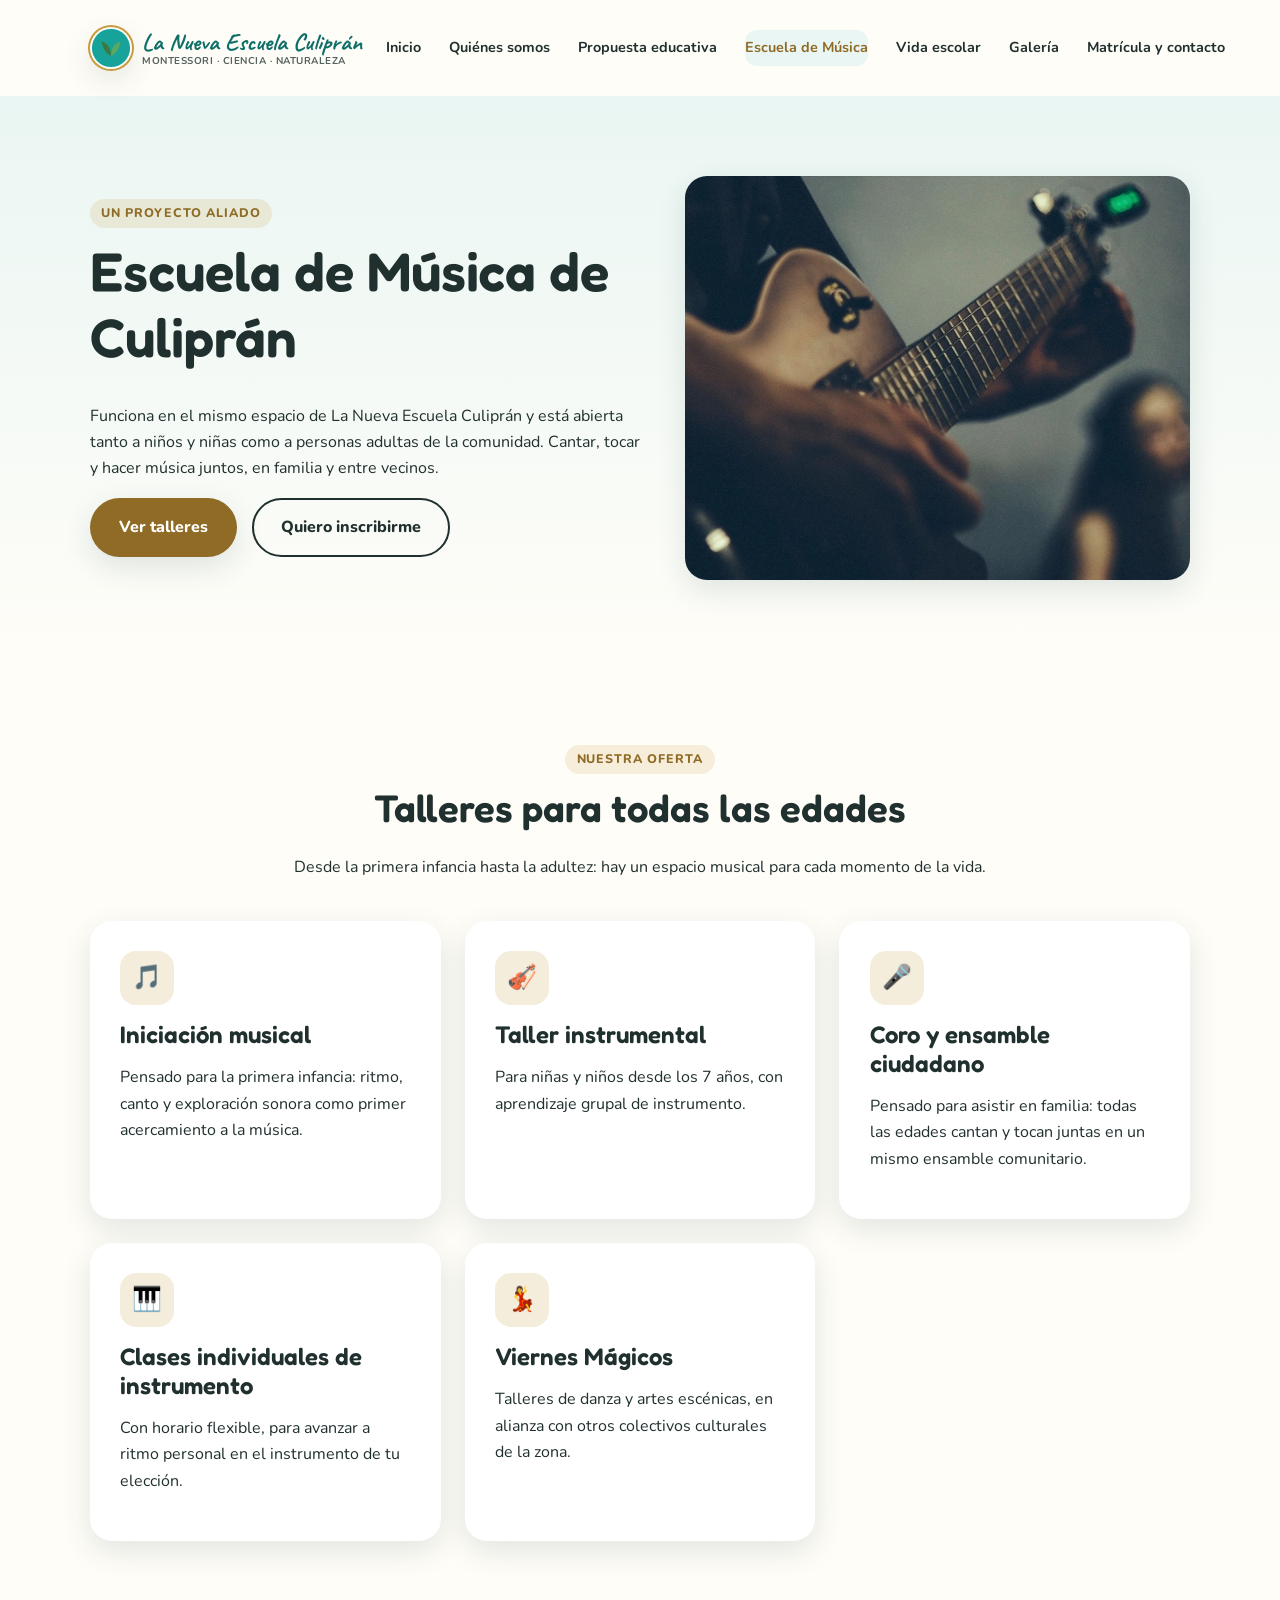
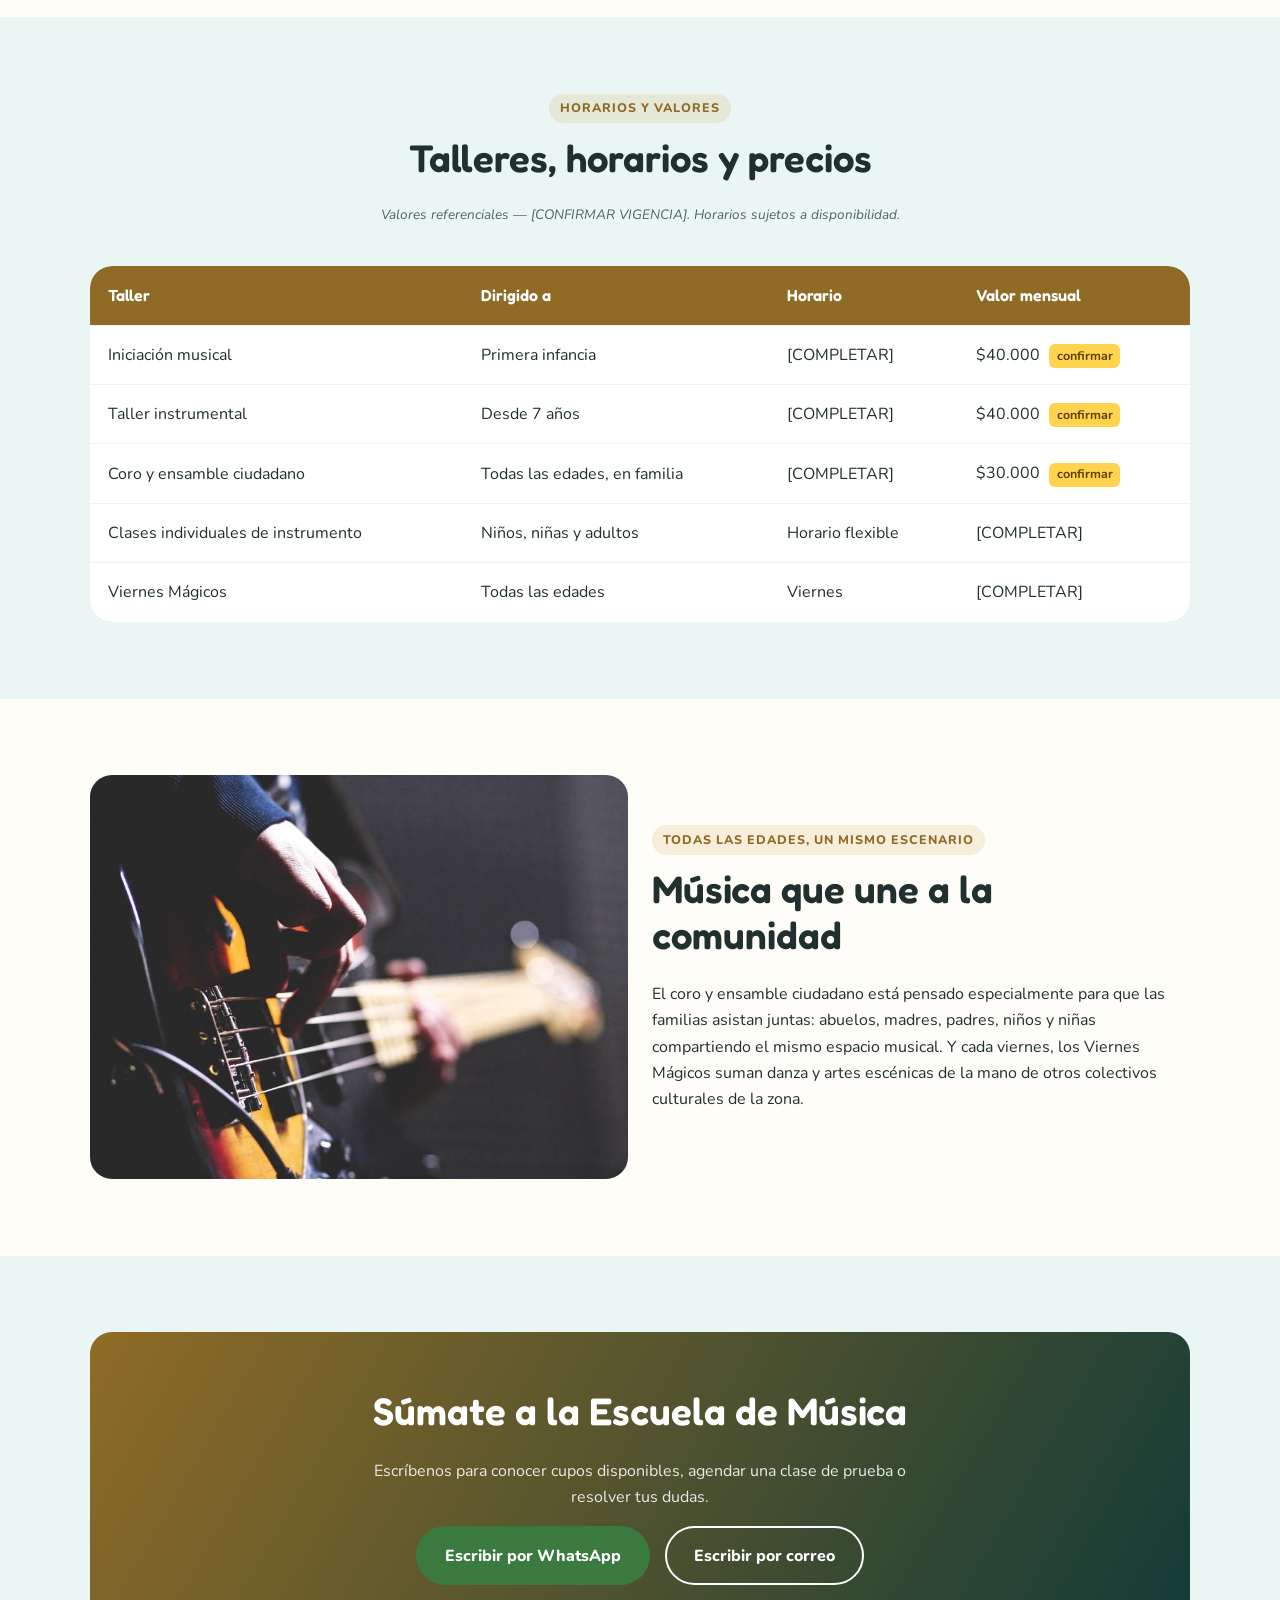
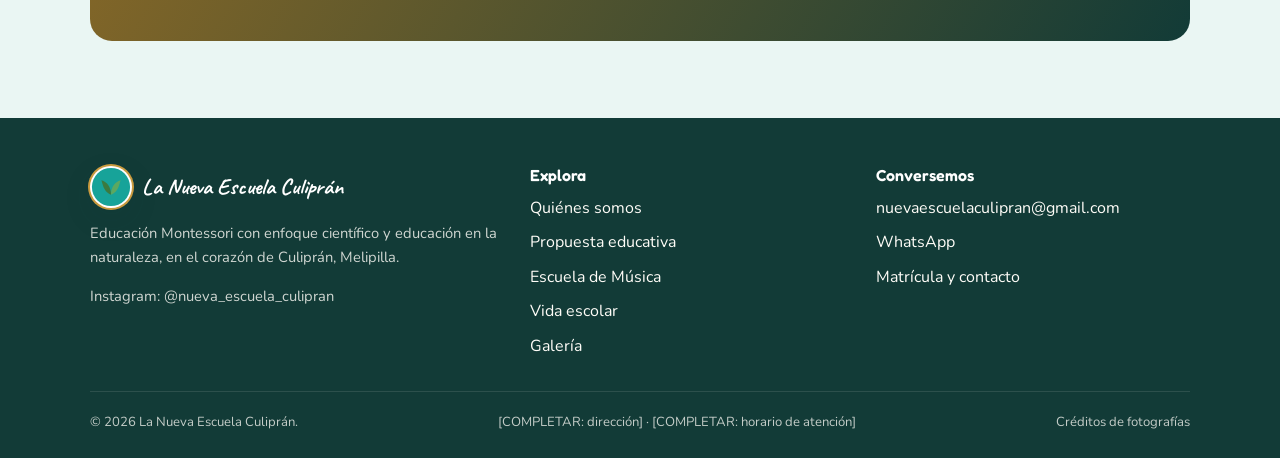
==== escuela-de-musica.html @ 4aea35f9 "Contenido oficial en Propuesta educativa, WhatsApp como contacto principal, video de Canal 13C - Pro" ====
<!DOCTYPE html>
<html lang="es-CL">
<head>
<meta charset="UTF-8">
<meta name="viewport" content="width=device-width, initial-scale=1.0">
<title>Escuela de Música de Culiprán | La Nueva Escuela Culiprán</title>
<meta name="description" content="La Escuela de Música de Culiprán ofrece talleres de iniciación musical, instrumento, coro y ensamble ciudadano para niños, niñas y adultos de la comunidad.">
<link rel="stylesheet" href="css/styles.css">
</head>
<body class="pagina-musica">

<header class="site-header">
  <div class="container nav-wrapper" style="justify-content:space-between;">
    <a href="index.html" class="brand">
      <span class="brand-mark" aria-hidden="true">
        <svg viewBox="0 0 44 44" xmlns="http://www.w3.org/2000/svg">
          <circle cx="22" cy="22" r="20" fill="var(--turquesa)"/>
          <path d="M22 30c0-8 4-13 10-15-2 8-4 13-10 15z" fill="var(--verde-hoja)"/>
          <path d="M22 30c0-8-4-13-10-15 2 8 4 13 10 15z" fill="var(--verde-hoja-fuerte)"/>
        </svg>
      </span>
      <span class="brand-text">
        <span class="brand-title">La Nueva Escuela Culiprán</span>
        <small>Montessori · Ciencia · Naturaleza</small>
      </span>
    </a>
    <button class="nav-toggle" aria-label="Abrir menú" aria-expanded="false">
      <svg viewBox="0 0 24 24" fill="none" stroke="currentColor" stroke-width="2" stroke-linecap="round"><line x1="3" y1="6" x2="21" y2="6"/><line x1="3" y1="12" x2="21" y2="12"/><line x1="3" y1="18" x2="21" y2="18"/></svg>
    </button>
    <div class="nav-scrim"></div>
    <nav class="main-nav" aria-label="Navegación principal">
      <button class="nav-close" aria-label="Cerrar menú">×</button>
      <ul>
        <li><a href="index.html">Inicio</a></li>
        <li><a href="quienes-somos.html">Quiénes somos</a></li>
        <li><a href="propuesta-educativa.html">Propuesta educativa</a></li>
        <li><a href="escuela-de-musica.html" class="active">Escuela de Música</a></li>
        <li><a href="vida-escolar.html">Vida escolar</a></li>
        <li><a href="galeria.html">Galería</a></li>
        <li><a href="matricula-contacto.html">Matrícula y contacto</a></li>
      </ul>
    </nav>
  </div>
</header>

<main>

  <section class="hero">
    <div class="container">
      <div>
        <span class="eyebrow">Un proyecto aliado</span>
        <h1>Escuela de Música de Culiprán</h1>
        <p>Funciona en el mismo espacio de La Nueva Escuela Culiprán y está abierta tanto a niños y niñas como a personas adultas de la comunidad. Cantar, tocar y hacer música juntos, en familia y entre vecinos.</p>
        <div class="btn-row">
          <a href="#talleres" class="btn btn-primary">Ver talleres</a>
          <a href="https://wa.me/56975767982?text=Hola%2C%20me%20gustar%C3%ADa%20saber%20m%C3%A1s%20sobre%20matr%C3%ADcula%20en%20La%20Nueva%20Escuela%20Culipr%C3%A1n" target="_blank" rel="noopener" class="btn btn-secondary">Quiero inscribirme</a>
        </div>
      </div>
      <img class="hero-media placeholder-img" src="assets/images/stock/musica-guitarra.jpg" alt="Manos tocando el mástil de una guitarra">
    </div>
  </section>

  <section id="talleres">
    <div class="container">
      <div class="section-intro text-center">
        <span class="eyebrow">Nuestra oferta</span>
        <h2>Talleres para todas las edades</h2>
        <p>Desde la primera infancia hasta la adultez: hay un espacio musical para cada momento de la vida.</p>
      </div>
      <div class="grid grid-3">
        <div class="card">
          <div class="icon">🎵</div>
          <h3>Iniciación musical</h3>
          <p>Pensado para la primera infancia: ritmo, canto y exploración sonora como primer acercamiento a la música.</p>
        </div>
        <div class="card">
          <div class="icon">🎻</div>
          <h3>Taller instrumental</h3>
          <p>Para niñas y niños desde los 7 años, con aprendizaje grupal de instrumento.</p>
        </div>
        <div class="card">
          <div class="icon">🎤</div>
          <h3>Coro y ensamble ciudadano</h3>
          <p>Pensado para asistir en familia: todas las edades cantan y tocan juntas en un mismo ensamble comunitario.</p>
        </div>
        <div class="card">
          <div class="icon">🎹</div>
          <h3>Clases individuales de instrumento</h3>
          <p>Con horario flexible, para avanzar a ritmo personal en el instrumento de tu elección.</p>
        </div>
        <div class="card">
          <div class="icon">💃</div>
          <h3>Viernes Mágicos</h3>
          <p>Talleres de danza y artes escénicas, en alianza con otros colectivos culturales de la zona.</p>
        </div>
      </div>
    </div>
  </section>

  <section class="section-alt">
    <div class="container">
      <div class="section-intro text-center">
        <span class="eyebrow">Horarios y valores</span>
        <h2>Talleres, horarios y precios</h2>
        <p class="price-note">Valores referenciales — [CONFIRMAR VIGENCIA]. Horarios sujetos a disponibilidad.</p>
      </div>
      <div class="table-scroll">
        <table class="price-table">
          <thead>
            <tr>
              <th>Taller</th>
              <th>Dirigido a</th>
              <th>Horario</th>
              <th>Valor mensual</th>
            </tr>
          </thead>
          <tbody>
            <tr>
              <td>Iniciación musical</td>
              <td>Primera infancia</td>
              <td>[COMPLETAR]</td>
              <td>$40.000 <span class="placeholder-tag">confirmar</span></td>
            </tr>
            <tr>
              <td>Taller instrumental</td>
              <td>Desde 7 años</td>
              <td>[COMPLETAR]</td>
              <td>$40.000 <span class="placeholder-tag">confirmar</span></td>
            </tr>
            <tr>
              <td>Coro y ensamble ciudadano</td>
              <td>Todas las edades, en familia</td>
              <td>[COMPLETAR]</td>
              <td>$30.000 <span class="placeholder-tag">confirmar</span></td>
            </tr>
            <tr>
              <td>Clases individuales de instrumento</td>
              <td>Niños, niñas y adultos</td>
              <td>Horario flexible</td>
              <td>[COMPLETAR]</td>
            </tr>
            <tr>
              <td>Viernes Mágicos</td>
              <td>Todas las edades</td>
              <td>Viernes</td>
              <td>[COMPLETAR]</td>
            </tr>
          </tbody>
        </table>
      </div>
    </div>
  </section>

  <section>
    <div class="container">
      <div class="grid grid-2" style="align-items:center;">
        <img class="placeholder-img" src="assets/images/stock/musica-bajo.jpg" alt="Manos tocando las cuerdas de un bajo eléctrico">
        <div>
          <span class="eyebrow">Todas las edades, un mismo escenario</span>
          <h2>Música que une a la comunidad</h2>
          <p>El coro y ensamble ciudadano está pensado especialmente para que las familias asistan juntas: abuelos, madres, padres, niños y niñas compartiendo el mismo espacio musical. Y cada viernes, los Viernes Mágicos suman danza y artes escénicas de la mano de otros colectivos culturales de la zona.</p>
        </div>
      </div>
    </div>
  </section>

  <section class="section-alt">
    <div class="container">
      <div class="cta-band" style="background: linear-gradient(120deg, var(--dorado-fuerte), var(--tinta));">
        <h2>Súmate a la Escuela de Música</h2>
        <p>Escríbenos para conocer cupos disponibles, agendar una clase de prueba o resolver tus dudas.</p>
        <div class="btn-row">
          <a href="https://wa.me/56975767982?text=Hola%2C%20me%20gustar%C3%ADa%20saber%20m%C3%A1s%20sobre%20matr%C3%ADcula%20en%20La%20Nueva%20Escuela%20Culipr%C3%A1n" target="_blank" rel="noopener" class="btn btn-whatsapp">Escribir por WhatsApp</a>
          <a href="mailto:nuevaescuelaculipran@gmail.com?subject=Inscripción%20Escuela%20de%20Música" class="btn btn-secondary" style="border-color:var(--blanco); color:var(--blanco);">Escribir por correo</a>
        </div>
      </div>
    </div>
  </section>

</main>

<footer class="site-footer">
  <div class="container">
    <div class="footer-grid">
      <div>
        <div class="footer-brand">
          <span class="brand-mark" aria-hidden="true">
            <svg viewBox="0 0 44 44" xmlns="http://www.w3.org/2000/svg">
          <circle cx="22" cy="22" r="20" fill="var(--turquesa)"/>
          <path d="M22 30c0-8 4-13 10-15-2 8-4 13-10 15z" fill="var(--verde-hoja)"/>
          <path d="M22 30c0-8-4-13-10-15 2 8 4 13 10 15z" fill="var(--verde-hoja-fuerte)"/>
        </svg>
          </span>
          <span class="brand-title">La Nueva Escuela Culiprán</span>
        </div>
        <p class="footer-note">Educación Montessori con enfoque científico y educación en la naturaleza, en el corazón de Culiprán, Melipilla.</p>
        <p class="footer-note">Instagram: <a href="https://instagram.com/nueva_escuela_culipran" target="_blank" rel="noopener">@nueva_escuela_culipran</a></p>
      </div>
      <div>
        <h4>Explora</h4>
        <ul>
          <li><a href="quienes-somos.html">Quiénes somos</a></li>
          <li><a href="propuesta-educativa.html">Propuesta educativa</a></li>
          <li><a href="escuela-de-musica.html">Escuela de Música</a></li>
          <li><a href="vida-escolar.html">Vida escolar</a></li>
          <li><a href="galeria.html">Galería</a></li>
        </ul>
      </div>
      <div>
        <h4>Conversemos</h4>
        <ul>
          <li><a href="mailto:nuevaescuelaculipran@gmail.com">nuevaescuelaculipran@gmail.com</a></li>
          <li><a href="https://wa.me/56975767982?text=Hola%2C%20me%20gustar%C3%ADa%20saber%20m%C3%A1s%20sobre%20matr%C3%ADcula%20en%20La%20Nueva%20Escuela%20Culipr%C3%A1n" target="_blank" rel="noopener">WhatsApp</a></li>
          <li><a href="matricula-contacto.html">Matrícula y contacto</a></li>
        </ul>
      </div>
    </div>
    <div class="footer-bottom">
      <span>&copy; 2026 La Nueva Escuela Culiprán.</span>
      <span>[COMPLETAR: dirección] · [COMPLETAR: horario de atención]</span>
      <a href="galeria.html#creditos">Créditos de fotografías</a>
    </div>
  </div>
</footer>

<script src="js/main.js"></script>
</body>
</html>
---- css/styles.css ----
/* ==========================================================================
   La Nueva Escuela Culiprán — hoja de estilos compartida
   Paleta inspirada en el afiche/logo real: turquesa, dorado, coral,
   amarillo sol, verde hoja y rosa, sobre fondo crema. Mobile-first.
   ========================================================================== */

@import url('https://fonts.googleapis.com/css2?family=Caveat:wght@500;600;700&family=Fredoka:wght@400;500;600;700&family=Nunito:wght@400;600;700;800&display=swap');

:root{
  /* paleta de marca (extraída del afiche) */
  --turquesa: #17A399;
  --turquesa-fuerte: #0E6F68;   /* variante segura para texto/botones sobre fondo claro */
  --turquesa-profundo: #0B5F59; /* hover */
  --dorado: #C99A3E;
  --dorado-fuerte: #8F6B26;
  --dorado-profundo: #6E501C;
  --coral: #EF7B45;
  --coral-fuerte: #B8511F;
  --verde-hoja: #5CA860;
  --verde-hoja-fuerte: #3B7A3F;
  --amarillo: #FFD34D;   /* solo fondos/acentos puntuales — nunca texto sobre fondo claro */
  --rosa: #F2A0C4;       /* solo fondos/acentos puntuales */

  --crema: #FFFDF8;
  --crema-suave: #EAF6F3;
  --blanco: #FFFFFF;
  --tinta: #123B37;      /* fondo oscuro (footer, franjas cta) */
  --texto: #20302E;
  --texto-suave: #52625F;

  /* acento activo (se sobreescribe en la página de música) */
  --acento: var(--turquesa-fuerte);
  --acento-claro: var(--turquesa);
  --acento-hover: var(--turquesa-profundo);

  --fuente-script: 'Caveat', cursive;
  --fuente-titulo: 'Fredoka', 'Nunito', sans-serif;
  --fuente-texto: 'Nunito', -apple-system, BlinkMacSystemFont, sans-serif;

  --radio: 22px;
  --radio-chico: 12px;
  --sombra: 0 10px 30px rgba(18, 59, 55, 0.12);
}

*, *::before, *::after{ box-sizing: border-box; }

html{ scroll-behavior: smooth; }

body{
  margin: 0;
  font-family: var(--fuente-texto);
  color: var(--texto);
  background: var(--crema);
  line-height: 1.65;
  -webkit-font-smoothing: antialiased;
}

img{ max-width: 100%; display: block; }

a{ color: inherit; }

h1, h2, h3, h4{
  font-family: var(--fuente-titulo);
  font-weight: 600;
  line-height: 1.2;
  margin: 0 0 0.6em;
  color: var(--texto);
}

h1{ font-size: clamp(2rem, 6vw, 3.4rem); }
h2{ font-size: clamp(1.6rem, 4.5vw, 2.4rem); }
h3{ font-size: clamp(1.2rem, 3vw, 1.5rem); }

p{ margin: 0 0 1em; }

.container{
  width: 100%;
  max-width: 1140px;
  margin: 0 auto;
  padding: 0 1.25rem;
}

.eyebrow{
  display: inline-block;
  font-family: var(--fuente-texto);
  font-weight: 800;
  letter-spacing: 0.08em;
  text-transform: uppercase;
  font-size: 0.78rem;
  color: var(--acento);
  background: color-mix(in srgb, var(--acento-claro) 16%, transparent);
  padding: 0.35em 0.9em;
  border-radius: 999px;
  margin-bottom: 0.9em;
}

.text-center{ text-align: center; }
.section-intro{ max-width: 700px; margin: 0 auto 2.5rem; }
.section-intro.text-left{ margin-left: 0; }

section{ padding: clamp(2.5rem, 6vw, 5rem) 0; }
.section-alt{ background: var(--crema-suave); }
.section-cafe{
  background: var(--tinta);
  color: var(--crema);
}
.section-cafe h2, .section-cafe h3{ color: var(--blanco); }

/* ---------- divisor decorativo (uso puntual, no como fondo) ---------- */
.divider{
  display: flex;
  align-items: center;
  justify-content: center;
  gap: 0.9rem;
  margin: 0 auto 2.5rem;
  max-width: 320px;
}
.divider::before, .divider::after{
  content: "";
  height: 2px;
  flex: 1;
  background: linear-gradient(90deg, transparent, currentColor);
  opacity: 0.35;
}
.divider::after{ background: linear-gradient(90deg, currentColor, transparent); }
.divider span{
  font-size: 1.3rem;
  line-height: 1;
  flex-shrink: 0;
}

/* ---------- botones ---------- */
.btn{
  display: inline-flex;
  align-items: center;
  justify-content: center;
  gap: 0.5em;
  font-family: var(--fuente-texto);
  font-weight: 800;
  font-size: 1rem;
  text-decoration: none;
  padding: 0.9em 1.7em;
  border-radius: 999px;
  border: 2px solid transparent;
  cursor: pointer;
  transition: transform 0.15s ease, box-shadow 0.15s ease, background 0.15s ease;
}
.btn:hover{ transform: translateY(-2px); }

.btn-primary{
  background: var(--acento);
  color: var(--blanco);
  box-shadow: var(--sombra);
}
.btn-primary:hover{ background: var(--acento-hover); }

.btn-secondary{
  background: transparent;
  border-color: currentColor;
  color: var(--texto);
}
.btn-secondary:hover{ background: rgba(18,59,55,0.06); }

.btn-light{
  background: var(--blanco);
  color: var(--texto);
}

.btn-whatsapp{
  background: var(--verde-hoja-fuerte);
  color: var(--blanco);
}
.btn-whatsapp:hover{ background: #2c5e2f; }

.btn-row{
  display: flex;
  flex-wrap: wrap;
  gap: 0.9rem;
}

/* ---------- header ----------
   Una sola fila: logo a la izquierda, nav a la derecha. Sin backdrop-filter:
   esa propiedad convierte a .site-header en el "contenedor" de referencia
   para los descendientes con position:fixed (como .main-nav), lo que rompía
   el menú móvil y lo hacía aparecer apilado en vez de oculto. */
.site-header{
  position: sticky;
  top: 0;
  z-index: 100;
  background: var(--crema);
}

.site-header .container{
  display: flex;
  align-items: center;
  justify-content: space-between;
  gap: 1.5rem;
  height: 96px;
}

.brand{
  display: flex;
  align-items: center;
  gap: 0.65rem;
  text-decoration: none;
  color: var(--texto);
  flex-shrink: 0;
}
.brand-mark{
  width: 42px;
  height: 42px;
  border-radius: 50%;
  flex-shrink: 0;
  display: flex;
  align-items: center;
  justify-content: center;
  background: var(--blanco);
  box-shadow: 0 0 0 2px var(--dorado), var(--sombra);
}
.brand-mark svg{ width: 100%; height: 100%; display: block; }

.brand-text{
  display: flex;
  flex-direction: column;
  justify-content: center;
  line-height: 1.15;
}
.brand-title{
  font-family: var(--fuente-script);
  font-weight: 700;
  font-size: 1.5rem;
  color: var(--turquesa-fuerte);
  white-space: nowrap;
}
.brand-text small{
  font-family: var(--fuente-texto);
  font-weight: 700;
  font-size: 0.62rem;
  letter-spacing: 0.05em;
  text-transform: uppercase;
  color: var(--texto-suave);
  white-space: nowrap;
}

.nav-toggle{
  display: inline-flex;
  align-items: center;
  justify-content: center;
  width: 44px;
  height: 44px;
  border-radius: 12px;
  border: 2px solid var(--texto);
  background: transparent;
  cursor: pointer;
  flex-shrink: 0;
}
.nav-toggle svg{ width: 22px; height: 22px; }

.main-nav{
  position: fixed;
  inset: 0 0 0 auto;
  width: min(82vw, 340px);
  height: 100vh;
  background: var(--blanco);
  box-shadow: -12px 0 30px rgba(18,59,55,0.15);
  padding: 5.5rem 1.75rem 2rem;
  transform: translateX(100%);
  transition: transform 0.28s ease;
  z-index: 99;
  overflow-y: auto;
  display: flex;
  flex-direction: column;
}
.main-nav.is-open{ transform: translateX(0); }

.nav-scrim{
  position: fixed;
  inset: 0;
  background: rgba(18,59,55,0.35);
  opacity: 0;
  pointer-events: none;
  transition: opacity 0.28s ease;
  z-index: 98;
}
.nav-scrim.is-open{ opacity: 1; pointer-events: auto; }

.main-nav ul{
  list-style: none;
  margin: 0;
  padding: 0;
  display: flex;
  flex-direction: column;
  gap: 0.3rem;
}
.main-nav a{
  display: block;
  text-decoration: none;
  font-weight: 700;
  font-size: 1.08rem;
  padding: 0.75em 0.5em;
  border-radius: var(--radio-chico);
  color: var(--texto);
  white-space: nowrap;
}
.main-nav a:hover, .main-nav a.active{
  background: var(--crema-suave);
  color: var(--acento);
}
.nav-close{
  position: absolute;
  top: 1.1rem;
  right: 1.25rem;
  width: 40px;
  height: 40px;
  border-radius: 50%;
  border: 2px solid var(--texto);
  background: transparent;
  font-size: 1.3rem;
  cursor: pointer;
  line-height: 1;
}

/* Desde acá el header es UNA fila: logo | nav, sin hamburguesa ni drawer.
   1240px es el mínimo real (medido con las fuentes reales: logo en Caveat +
   7 links en Nunito con 28px de gap) para que nada se corte en dos líneas. */
@media (min-width: 1240px){
  .nav-toggle, .nav-close, .nav-scrim{ display: none; }

  .main-nav{
    position: static;
    width: auto;
    height: auto;
    box-shadow: none;
    background: transparent;
    padding: 0;
    transform: none;
    overflow: visible;
    display: block;
  }
  .main-nav ul{
    display: flex;
    flex-direction: row;
    align-items: center;
    gap: 28px;
  }
  .main-nav a{
    font-size: 0.9rem;
    padding: 0.4em 0;
  }
}

/* ---------- hero ---------- */
.hero{
  padding: clamp(2.5rem, 8vw, 5rem) 0 clamp(3rem, 8vw, 5.5rem);
  background: linear-gradient(180deg, var(--crema-suave), var(--crema));
}
.hero .container{
  display: grid;
  gap: 2.5rem;
  align-items: center;
}
@media (min-width: 900px){
  .hero .container{ grid-template-columns: 1.1fr 1fr; }
}
.hero-media{
  border-radius: var(--radio);
  overflow: hidden;
  box-shadow: var(--sombra);
}

.placeholder-img{
  width: 100%;
  aspect-ratio: 4 / 3;
  border-radius: var(--radio);
  object-fit: cover;
  background: var(--crema-suave);
}

.hero-media.placeholder-img{ aspect-ratio: 5/4; box-shadow: var(--sombra); }

/* ---------- tarjetas / grillas ---------- */
.grid{ display: grid; gap: 1.5rem; }
.grid-2{ grid-template-columns: 1fr; }
.grid-3{ grid-template-columns: 1fr; }
.grid-4{ grid-template-columns: 1fr; }
@media (min-width: 640px){
  .grid-2{ grid-template-columns: 1fr 1fr; }
  .grid-4{ grid-template-columns: 1fr 1fr; }
}
@media (min-width: 900px){
  .grid-3{ grid-template-columns: repeat(3, 1fr); }
  .grid-4{ grid-template-columns: repeat(4, 1fr); }
}

.card{
  background: var(--blanco);
  border-radius: var(--radio);
  padding: 1.9rem;
  box-shadow: var(--sombra);
}
.card .icon{
  width: 54px;
  height: 54px;
  border-radius: 16px;
  display: flex;
  align-items: center;
  justify-content: center;
  font-size: 1.5rem;
  background: color-mix(in srgb, var(--acento-claro) 18%, transparent);
  margin-bottom: 1rem;
}
.card-img{
  width: 100%;
  aspect-ratio: 3 / 2;
  object-fit: cover;
  border-radius: var(--radio-chico);
  margin-bottom: 1rem;
}

.card-soft{
  background: var(--crema-suave);
  border-radius: var(--radio);
  padding: 1.9rem;
}

/* ---------- CTA final ---------- */
.cta-band{
  background: linear-gradient(120deg, var(--turquesa-fuerte), var(--tinta));
  color: var(--blanco);
  border-radius: var(--radio);
  padding: clamp(2rem, 6vw, 3.5rem);
  text-align: center;
}
.cta-band h2{ color: var(--blanco); }
.cta-band p{ color: rgba(255,255,255,0.88); max-width: 560px; margin-left: auto; margin-right: auto; }
.cta-band .btn-row{ justify-content: center; }

/* ---------- listas de valores ---------- */
.values-list{
  list-style: none;
  margin: 0;
  padding: 0;
  display: grid;
  gap: 1rem;
}
.values-list li{
  display: flex;
  gap: 0.9rem;
  align-items: flex-start;
  background: var(--blanco);
  border-radius: var(--radio-chico);
  padding: 1rem 1.2rem;
  box-shadow: var(--sombra);
}
.values-list .bullet{
  flex-shrink: 0;
  width: 34px;
  height: 34px;
  border-radius: 50%;
  background: var(--acento);
  color: var(--blanco);
  display: flex;
  align-items: center;
  justify-content: center;
  font-weight: 800;
}

/* ---------- timeline (vida escolar) ---------- */
.timeline{
  display: grid;
  gap: 1.25rem;
}
.timeline-item{
  display: grid;
  grid-template-columns: auto 1fr;
  gap: 1rem;
  background: var(--blanco);
  border-radius: var(--radio-chico);
  padding: 1.25rem 1.4rem;
  box-shadow: var(--sombra);
}
.timeline-month{
  font-family: var(--fuente-titulo);
  font-weight: 600;
  color: var(--acento);
  min-width: 92px;
}

/* ---------- tabla de precios (música) ---------- */
.price-table{
  width: 100%;
  border-collapse: collapse;
  background: var(--blanco);
  border-radius: var(--radio);
  overflow: hidden;
  box-shadow: var(--sombra);
}
.price-table th, .price-table td{
  text-align: left;
  padding: 1rem 1.1rem;
  border-bottom: 1px solid var(--crema-suave);
}
.price-table thead th{
  background: var(--acento);
  color: var(--blanco);
  font-family: var(--fuente-titulo);
  font-weight: 600;
}
.price-table tr:last-child td{ border-bottom: none; }
.table-scroll{ overflow-x: auto; border-radius: var(--radio); }
.price-note{
  font-size: 0.85rem;
  color: var(--texto-suave);
  font-style: italic;
}

/* ---------- galería ---------- */
.gallery-grid{
  display: grid;
  grid-template-columns: repeat(2, 1fr);
  gap: 1rem;
}
@media (min-width: 700px){
  .gallery-grid{ grid-template-columns: repeat(3, 1fr); }
}
.gallery-grid .placeholder-img{ aspect-ratio: 1/1; border-radius: var(--radio-chico); }

/* ---------- pasos de matrícula ---------- */
.steps{
  list-style: none;
  margin: 0;
  padding: 0;
  display: grid;
  gap: 1.25rem;
  counter-reset: paso;
}
.steps li{
  position: relative;
  background: var(--blanco);
  border-radius: var(--radio);
  padding: 1.5rem 1.5rem 1.5rem 4.2rem;
  box-shadow: var(--sombra);
}
.steps li::before{
  counter-increment: paso;
  content: counter(paso);
  position: absolute;
  left: 1.3rem;
  top: 1.4rem;
  width: 32px;
  height: 32px;
  border-radius: 50%;
  background: var(--acento);
  color: var(--blanco);
  font-weight: 800;
  font-family: var(--fuente-texto);
  display: flex;
  align-items: center;
  justify-content: center;
}

/* ---------- contacto ---------- */
.contact-grid{
  display: grid;
  gap: 1.5rem;
}
@media (min-width: 800px){
  .contact-grid{ grid-template-columns: 1fr 1fr; }
}
.contact-item{
  display: flex;
  gap: 0.9rem;
  align-items: flex-start;
  margin-bottom: 1.1rem;
}
.contact-item .icon{
  width: 44px;
  height: 44px;
  border-radius: 12px;
  background: var(--crema-suave);
  display: flex;
  align-items: center;
  justify-content: center;
  flex-shrink: 0;
  font-size: 1.2rem;
}
.placeholder-tag{
  display: inline-block;
  background: var(--amarillo);
  color: #5C3F00;
  font-size: 0.78rem;
  font-weight: 700;
  padding: 0.15em 0.6em;
  border-radius: 6px;
  margin-left: 0.4em;
}

/* ---------- footer ---------- */
.site-footer{
  background: var(--tinta);
  color: var(--crema);
  padding: 3rem 0 1.5rem;
}
.site-footer a{ text-decoration: none; color: var(--crema); }
.site-footer a:hover{ color: var(--amarillo); }
.footer-grid{
  display: grid;
  gap: 2rem;
  margin-bottom: 2rem;
}
@media (min-width: 700px){
  .footer-grid{ grid-template-columns: 1.3fr 1fr 1fr; }
}
.footer-grid h4{ color: var(--blanco); font-family: var(--fuente-titulo); font-size: 1rem; }
.footer-grid ul{ list-style: none; margin: 0; padding: 0; display: grid; gap: 0.5rem; }
.footer-brand{ display: flex; align-items: center; gap: 0.6rem; margin-bottom: 0.8rem; }
.footer-brand .brand-title{ color: var(--blanco); font-size: 1.4rem; }
.footer-note{ opacity: 0.8; font-size: 0.92rem; }
.footer-bottom{
  border-top: 1px solid rgba(255,253,248,0.15);
  padding-top: 1.25rem;
  font-size: 0.82rem;
  opacity: 0.75;
  display: flex;
  flex-wrap: wrap;
  gap: 0.5rem 1.2rem;
  justify-content: space-between;
}

/* ---------- teaser de video + lightbox ---------- */
.video-teaser{
  position: relative;
  display: block;
  border-radius: var(--radio);
  overflow: hidden;
  box-shadow: var(--sombra);
  cursor: pointer;
  border: none;
  padding: 0;
  background: none;
}
.video-teaser img{
  width: 100%;
  aspect-ratio: 16/9;
  object-fit: cover;
  display: block;
}
.video-teaser .play-badge{
  position: absolute;
  inset: 0;
  display: flex;
  align-items: center;
  justify-content: center;
  background: rgba(18,59,55,0.18);
  transition: background 0.2s ease;
}
.video-teaser:hover .play-badge{ background: rgba(18,59,55,0.32); }
.video-teaser .play-badge span{
  width: 68px;
  height: 68px;
  border-radius: 50%;
  background: var(--acento);
  color: var(--blanco);
  display: flex;
  align-items: center;
  justify-content: center;
  font-size: 1.4rem;
  box-shadow: 0 8px 24px rgba(18,59,55,0.35);
}

.video-link{
  display: inline-flex;
  align-items: center;
  gap: 0.4em;
  font-weight: 700;
  font-size: 0.9rem;
  color: var(--acento);
  text-decoration: none;
  border-bottom: 1px solid currentColor;
  padding-bottom: 0.1em;
}
.video-link:hover{ color: var(--acento-hover); }

.video-modal{
  display: none;
  position: fixed;
  inset: 0;
  z-index: 200;
  background: rgba(18,59,55,0.9);
  align-items: center;
  justify-content: center;
  padding: 1.25rem;
}
.video-modal.is-open{ display: flex; }
.video-modal-inner{
  position: relative;
  width: 100%;
  max-width: 900px;
}
.video-modal-frame{
  width: 100%;
  aspect-ratio: 16/9;
  border-radius: var(--radio-chico);
  overflow: hidden;
  background: #000;
}
.video-modal-frame iframe{ width: 100%; height: 100%; border: none; display: block; }
.video-modal-close{
  position: absolute;
  top: -46px;
  right: 0;
  width: 36px;
  height: 36px;
  border-radius: 50%;
  border: 2px solid var(--blanco);
  background: transparent;
  color: var(--blanco);
  font-size: 1.2rem;
  line-height: 1;
  cursor: pointer;
}

/* ---------- música: acento propio (dorado) ---------- */
body.pagina-musica{
  --acento: var(--dorado-fuerte);
  --acento-claro: var(--dorado);
  --acento-hover: var(--dorado-profundo);
}

/* ---------- utilidades ---------- */
.mt-0{ margin-top: 0; }
.mb-0{ margin-bottom: 0; }
.text-muted{ color: var(--texto-suave); }
.badge{
  display: inline-block;
  background: var(--crema-suave);
  color: var(--texto-suave);
  font-size: 0.75rem;
  font-weight: 700;
  padding: 0.25em 0.75em;
  border-radius: 999px;
  margin-bottom: 0.5rem;
  letter-spacing: 0.03em;
  text-transform: uppercase;
}
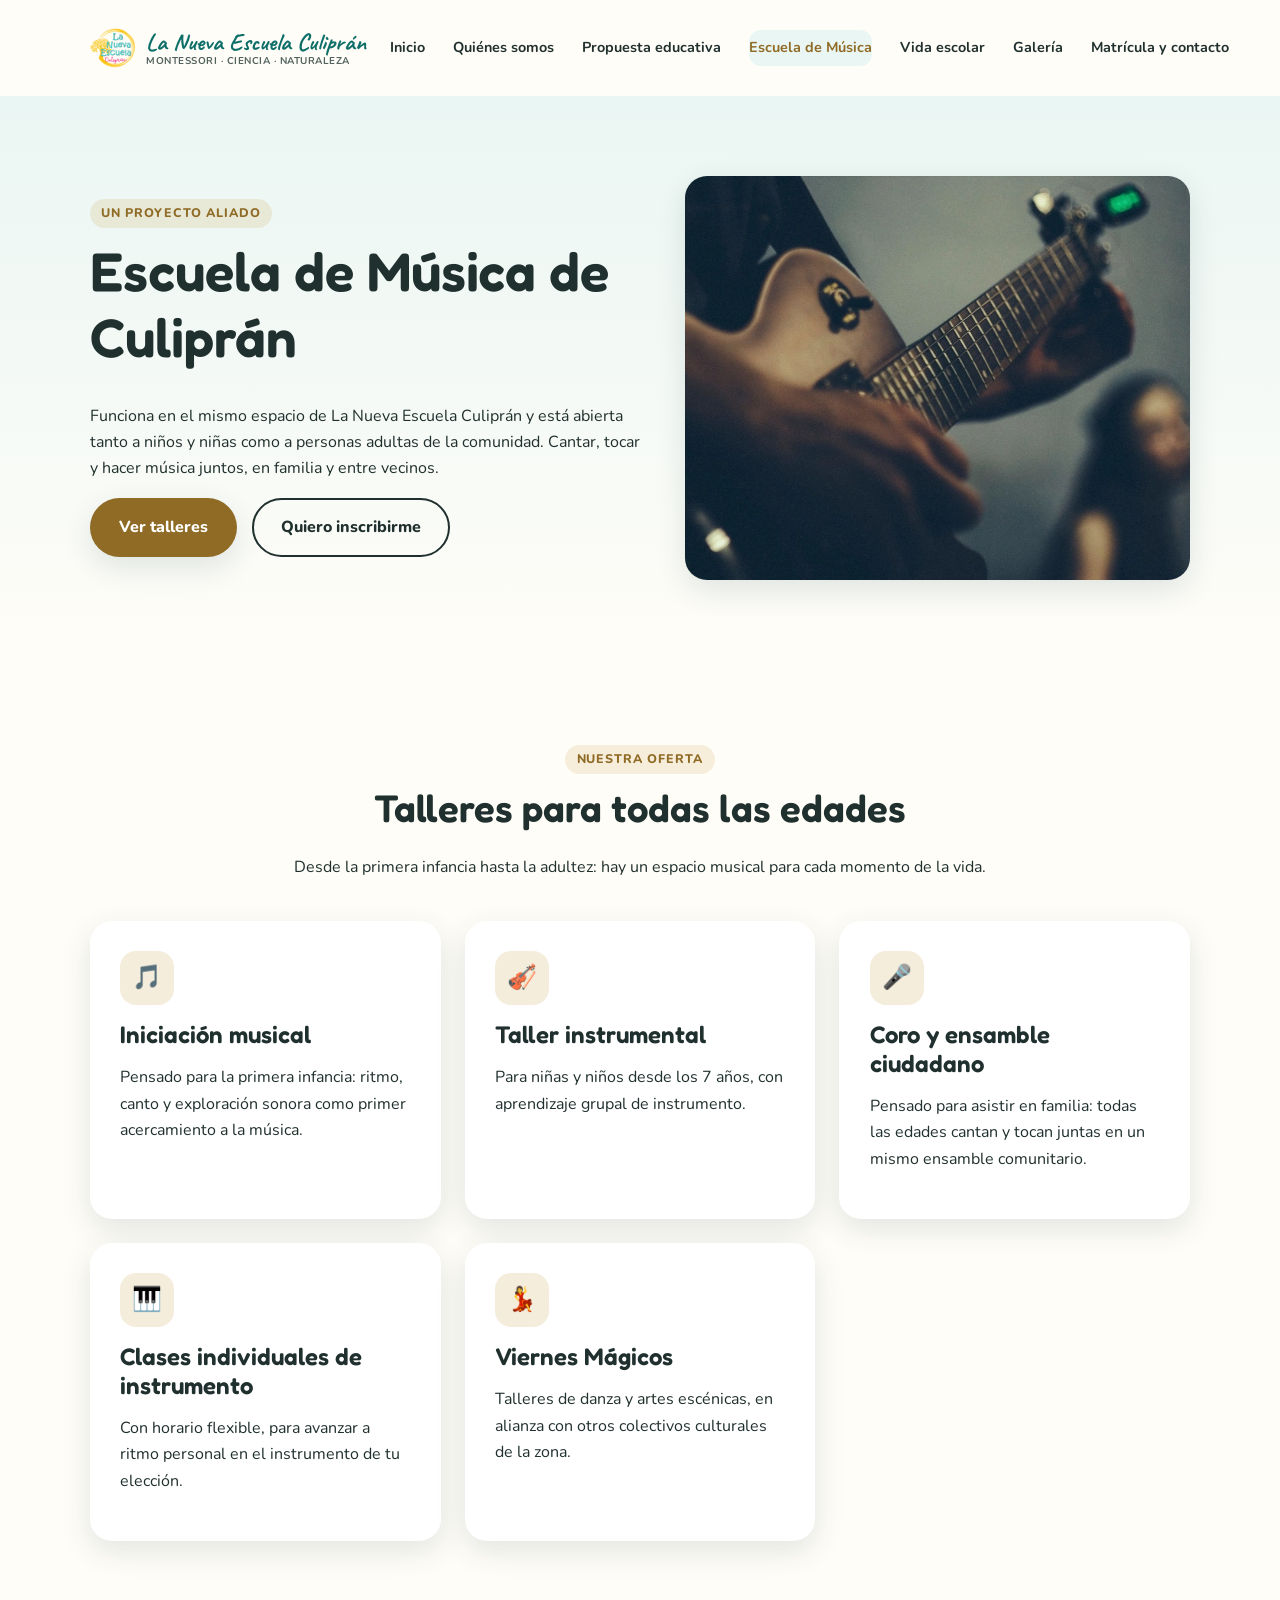
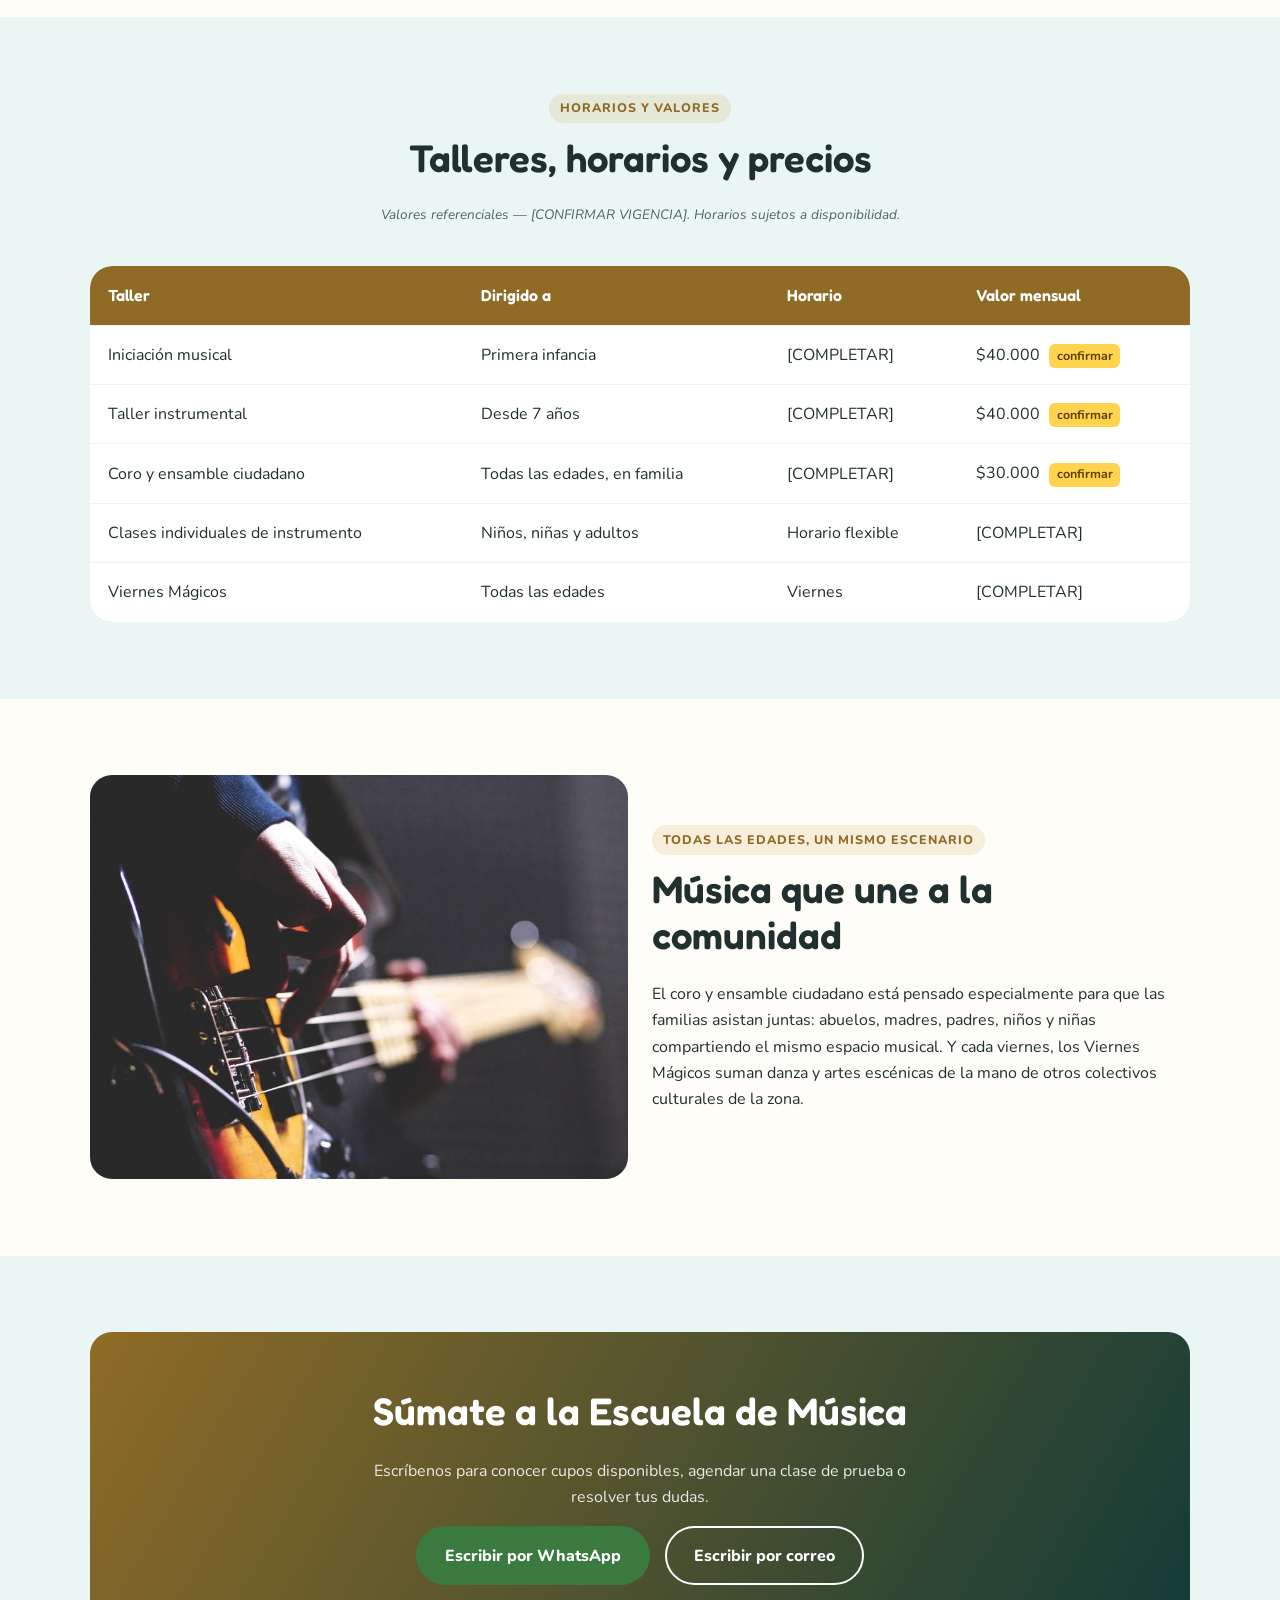
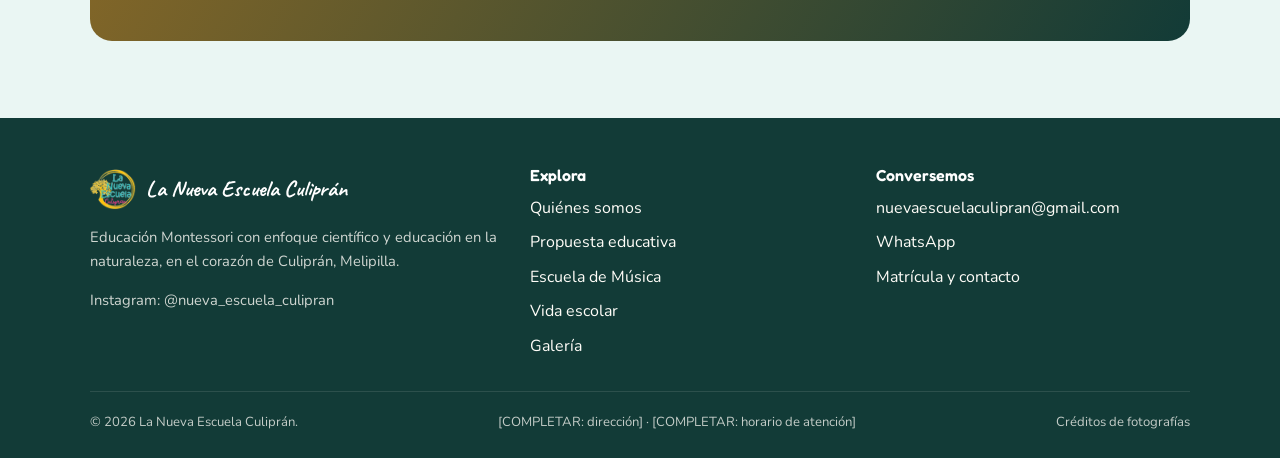
==== commit 8bd48b9f: "Reemplaza el ícono genérico por el logo real en header, footer y favicon - Se removió el fondo blanc" ====
--- a/escuela-de-musica.html
+++ b/escuela-de-musica.html
@@ -3,6 +3,10 @@
 <head>
 <meta charset="UTF-8">
 <meta name="viewport" content="width=device-width, initial-scale=1.0">
+<link rel="icon" href="assets/images/logo/favicon.ico" sizes="any">
+<link rel="icon" type="image/png" href="assets/images/logo/favicon-32.png" sizes="32x32">
+<link rel="icon" type="image/png" href="assets/images/logo/favicon-16.png" sizes="16x16">
+<link rel="apple-touch-icon" href="assets/images/logo/apple-touch-icon.png">
 <title>Escuela de Música de Culiprán | La Nueva Escuela Culiprán</title>
 <meta name="description" content="La Escuela de Música de Culiprán ofrece talleres de iniciación musical, instrumento, coro y ensamble ciudadano para niños, niñas y adultos de la comunidad.">
 <link rel="stylesheet" href="css/styles.css">
@@ -13,11 +17,7 @@
   <div class="container nav-wrapper" style="justify-content:space-between;">
     <a href="index.html" class="brand">
       <span class="brand-mark" aria-hidden="true">
-        <svg viewBox="0 0 44 44" xmlns="http://www.w3.org/2000/svg">
-          <circle cx="22" cy="22" r="20" fill="var(--turquesa)"/>
-          <path d="M22 30c0-8 4-13 10-15-2 8-4 13-10 15z" fill="var(--verde-hoja)"/>
-          <path d="M22 30c0-8-4-13-10-15 2 8 4 13 10 15z" fill="var(--verde-hoja-fuerte)"/>
-        </svg>
+        <img src="assets/images/logo/logo-transparente.png" alt="Logo de La Nueva Escuela Culiprán">
       </span>
       <span class="brand-text">
         <span class="brand-title">La Nueva Escuela Culiprán</span>
@@ -185,11 +185,7 @@
       <div>
         <div class="footer-brand">
           <span class="brand-mark" aria-hidden="true">
-            <svg viewBox="0 0 44 44" xmlns="http://www.w3.org/2000/svg">
-          <circle cx="22" cy="22" r="20" fill="var(--turquesa)"/>
-          <path d="M22 30c0-8 4-13 10-15-2 8-4 13-10 15z" fill="var(--verde-hoja)"/>
-          <path d="M22 30c0-8-4-13-10-15 2 8 4 13 10 15z" fill="var(--verde-hoja-fuerte)"/>
-        </svg>
+            <img src="assets/images/logo/logo-transparente.png" alt="Logo de La Nueva Escuela Culiprán">
           </span>
           <span class="brand-title">La Nueva Escuela Culiprán</span>
         </div>
--- a/css/styles.css
+++ b/css/styles.css
@@ -207,17 +207,19 @@
   flex-shrink: 0;
 }
 .brand-mark{
-  width: 42px;
-  height: 42px;
-  border-radius: 50%;
+  width: 46px;
+  height: 46px;
   flex-shrink: 0;
   display: flex;
   align-items: center;
   justify-content: center;
-  background: var(--blanco);
-  box-shadow: 0 0 0 2px var(--dorado), var(--sombra);
-}
-.brand-mark svg{ width: 100%; height: 100%; display: block; }
+}
+.brand-mark img{
+  width: 100%;
+  height: 100%;
+  object-fit: contain;
+  display: block;
+}
 
 .brand-text{
   display: flex;
@@ -627,59 +629,45 @@
   justify-content: space-between;
 }
 
-/* ---------- teaser de video + lightbox ---------- */
+/* ---------- teaser de video (overlay tipo thumbnail) + lightbox ----------
+   .video-teaser envuelve una imagen ya existente (ej. hero-media) sin tocar
+   su tamaño/aspect-ratio/radio propios — solo agrega el botón de play. */
 .video-teaser{
   position: relative;
   display: block;
-  border-radius: var(--radio);
-  overflow: hidden;
-  box-shadow: var(--sombra);
-  cursor: pointer;
+  width: 100%;
   border: none;
   padding: 0;
   background: none;
-}
-.video-teaser img{
-  width: 100%;
-  aspect-ratio: 16/9;
-  object-fit: cover;
-  display: block;
-}
+  cursor: pointer;
+}
+.video-teaser img{ transition: filter 0.25s ease; }
+.video-teaser:hover img{ filter: brightness(0.82); }
 .video-teaser .play-badge{
   position: absolute;
   inset: 0;
   display: flex;
   align-items: center;
   justify-content: center;
-  background: rgba(18,59,55,0.18);
-  transition: background 0.2s ease;
-}
-.video-teaser:hover .play-badge{ background: rgba(18,59,55,0.32); }
+  pointer-events: none;
+}
 .video-teaser .play-badge span{
-  width: 68px;
-  height: 68px;
+  width: 72px;
+  height: 72px;
   border-radius: 50%;
-  background: var(--acento);
-  color: var(--blanco);
-  display: flex;
-  align-items: center;
-  justify-content: center;
-  font-size: 1.4rem;
+  background: rgba(255,255,255,0.82);
+  backdrop-filter: blur(6px);
+  -webkit-backdrop-filter: blur(6px);
+  color: var(--acento);
+  display: flex;
+  align-items: center;
+  justify-content: center;
+  font-size: 1.6rem;
+  padding-left: 4px;
   box-shadow: 0 8px 24px rgba(18,59,55,0.35);
-}
-
-.video-link{
-  display: inline-flex;
-  align-items: center;
-  gap: 0.4em;
-  font-weight: 700;
-  font-size: 0.9rem;
-  color: var(--acento);
-  text-decoration: none;
-  border-bottom: 1px solid currentColor;
-  padding-bottom: 0.1em;
-}
-.video-link:hover{ color: var(--acento-hover); }
+  transition: transform 0.25s ease;
+}
+.video-teaser:hover .play-badge span{ transform: scale(1.1); }
 
 .video-modal{
   display: none;
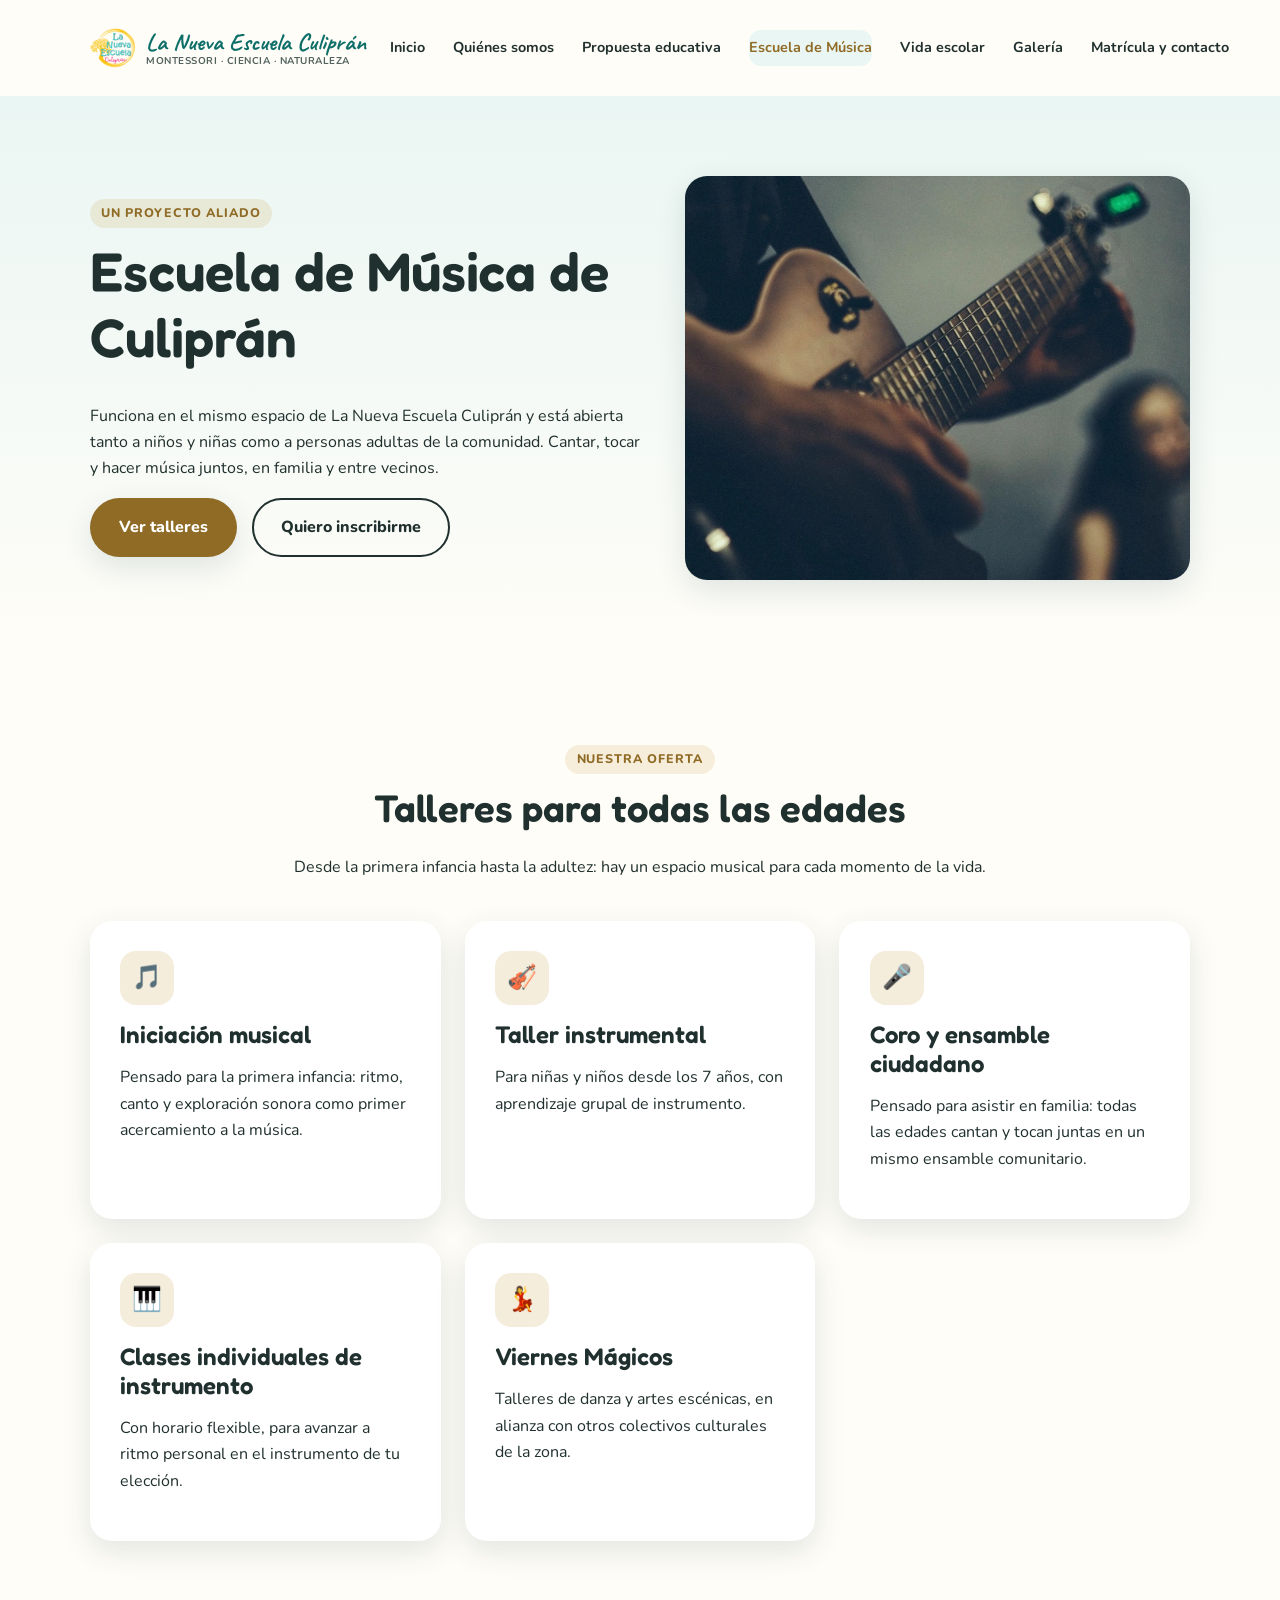
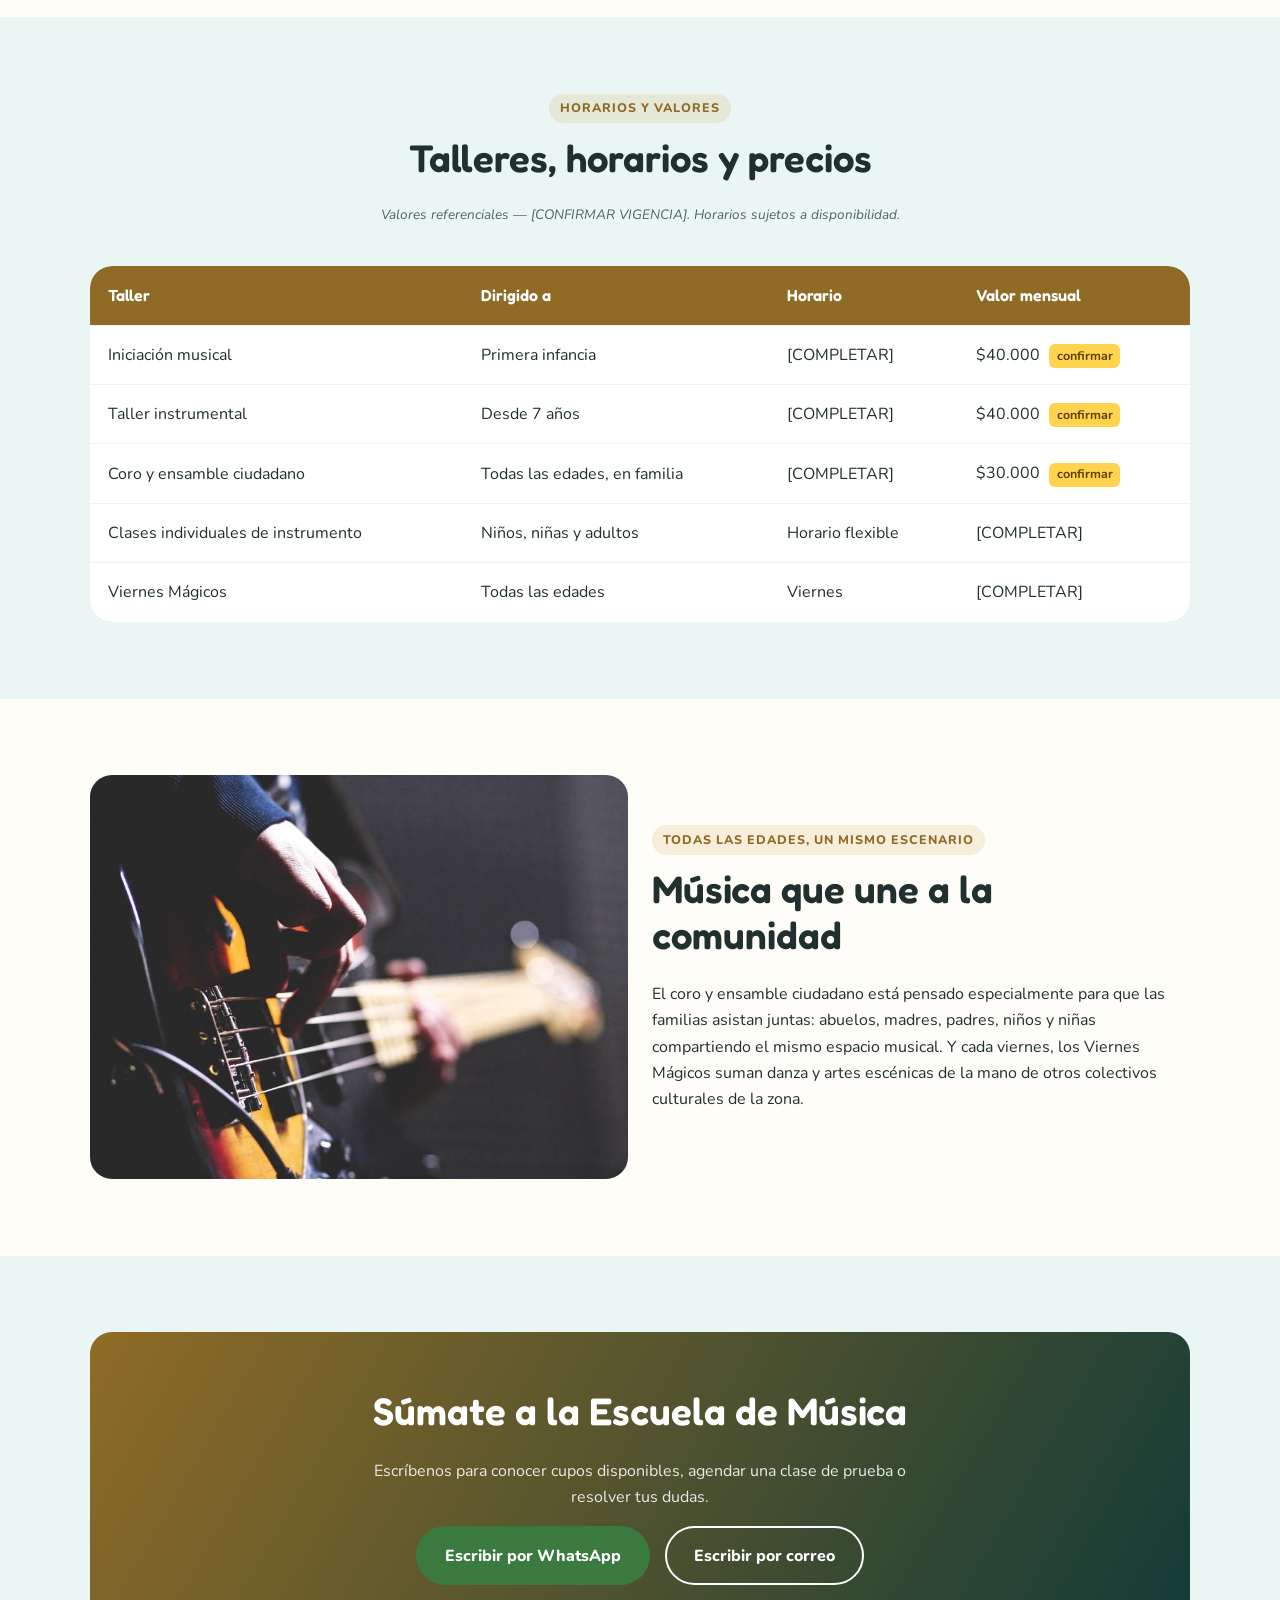
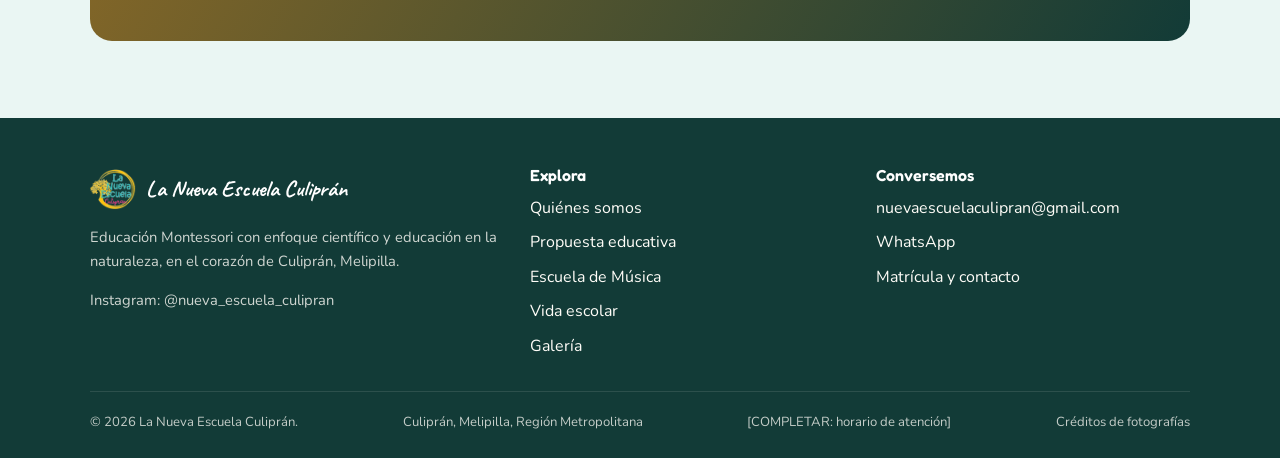
==== commit 2001267a: "Agrega ubicación real con mapa embebido en Matrícula y contacto - Reemplaza "[COMPLETAR: dirección]"" ====
--- a/escuela-de-musica.html
+++ b/escuela-de-musica.html
@@ -213,7 +213,8 @@
     </div>
     <div class="footer-bottom">
       <span>&copy; 2026 La Nueva Escuela Culiprán.</span>
-      <span>[COMPLETAR: dirección] · [COMPLETAR: horario de atención]</span>
+      <span>Culiprán, Melipilla, Región Metropolitana</span>
+      <span>[COMPLETAR: horario de atención]</span>
       <a href="galeria.html#creditos">Créditos de fotografías</a>
     </div>
   </div>
--- a/css/styles.css
+++ b/css/styles.css
@@ -566,6 +566,26 @@
   display: grid;
   gap: 1.5rem;
 }
+
+.map-embed{
+  position: relative;
+  width: 100%;
+  aspect-ratio: 4 / 3;
+  border-radius: var(--radio);
+  overflow: hidden;
+  box-shadow: var(--sombra);
+}
+.map-embed iframe{
+  position: absolute;
+  inset: 0;
+  width: 100%;
+  height: 100%;
+  border: 0;
+  display: block;
+}
+@media (min-width: 700px){
+  .map-embed{ aspect-ratio: 16 / 9; }
+}
 @media (min-width: 800px){
   .contact-grid{ grid-template-columns: 1fr 1fr; }
 }
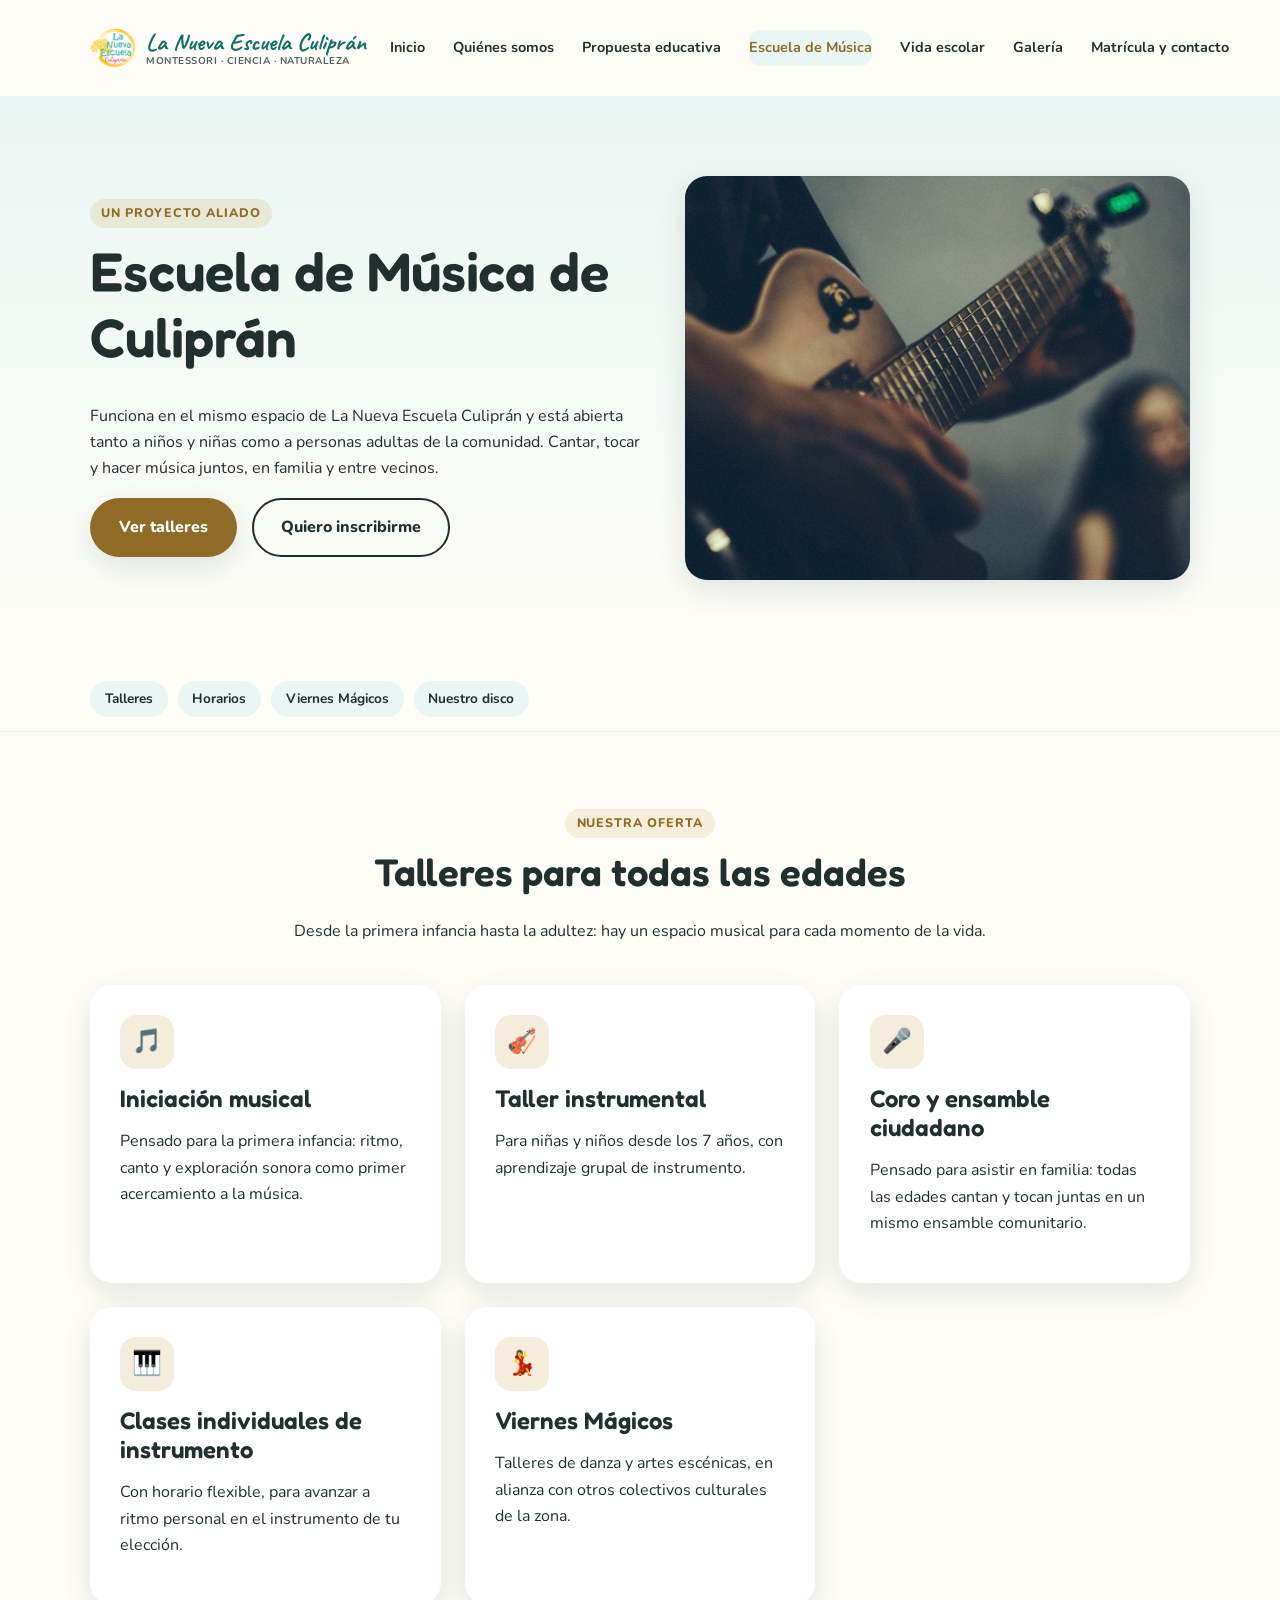
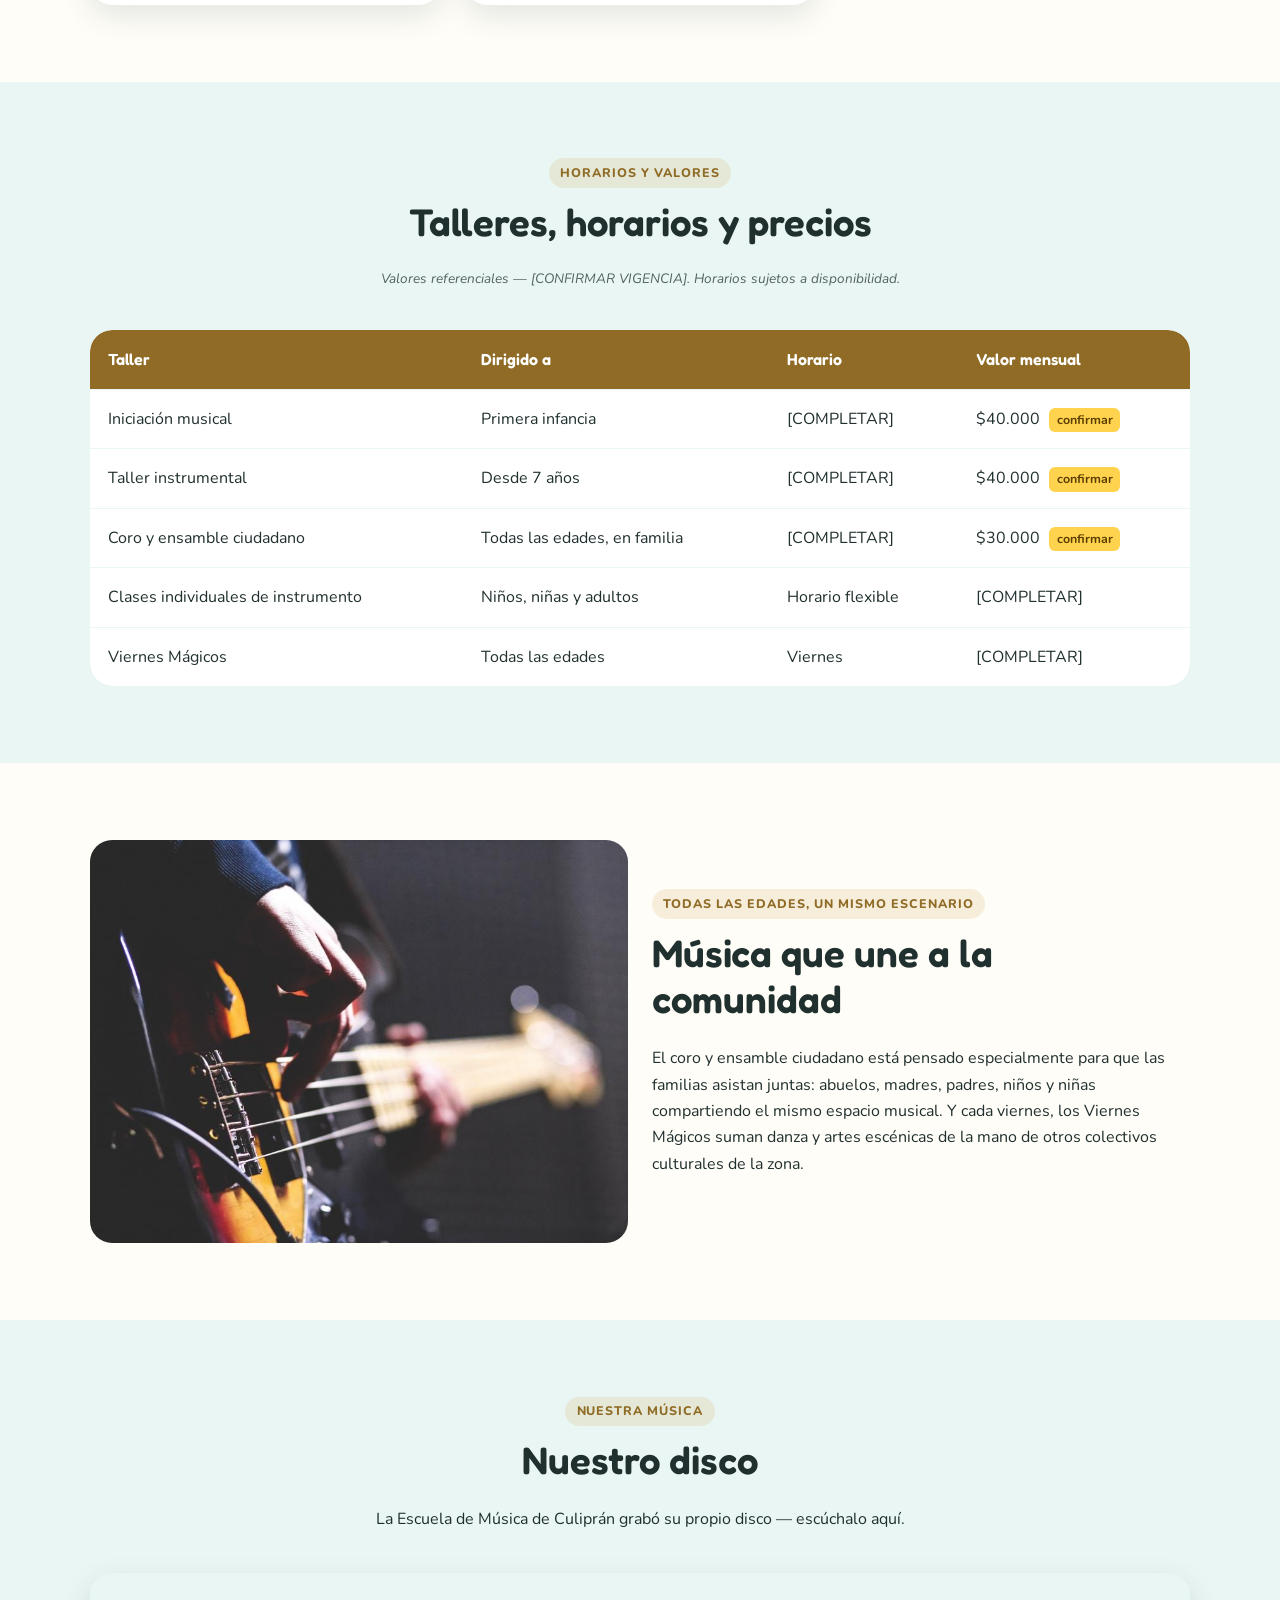
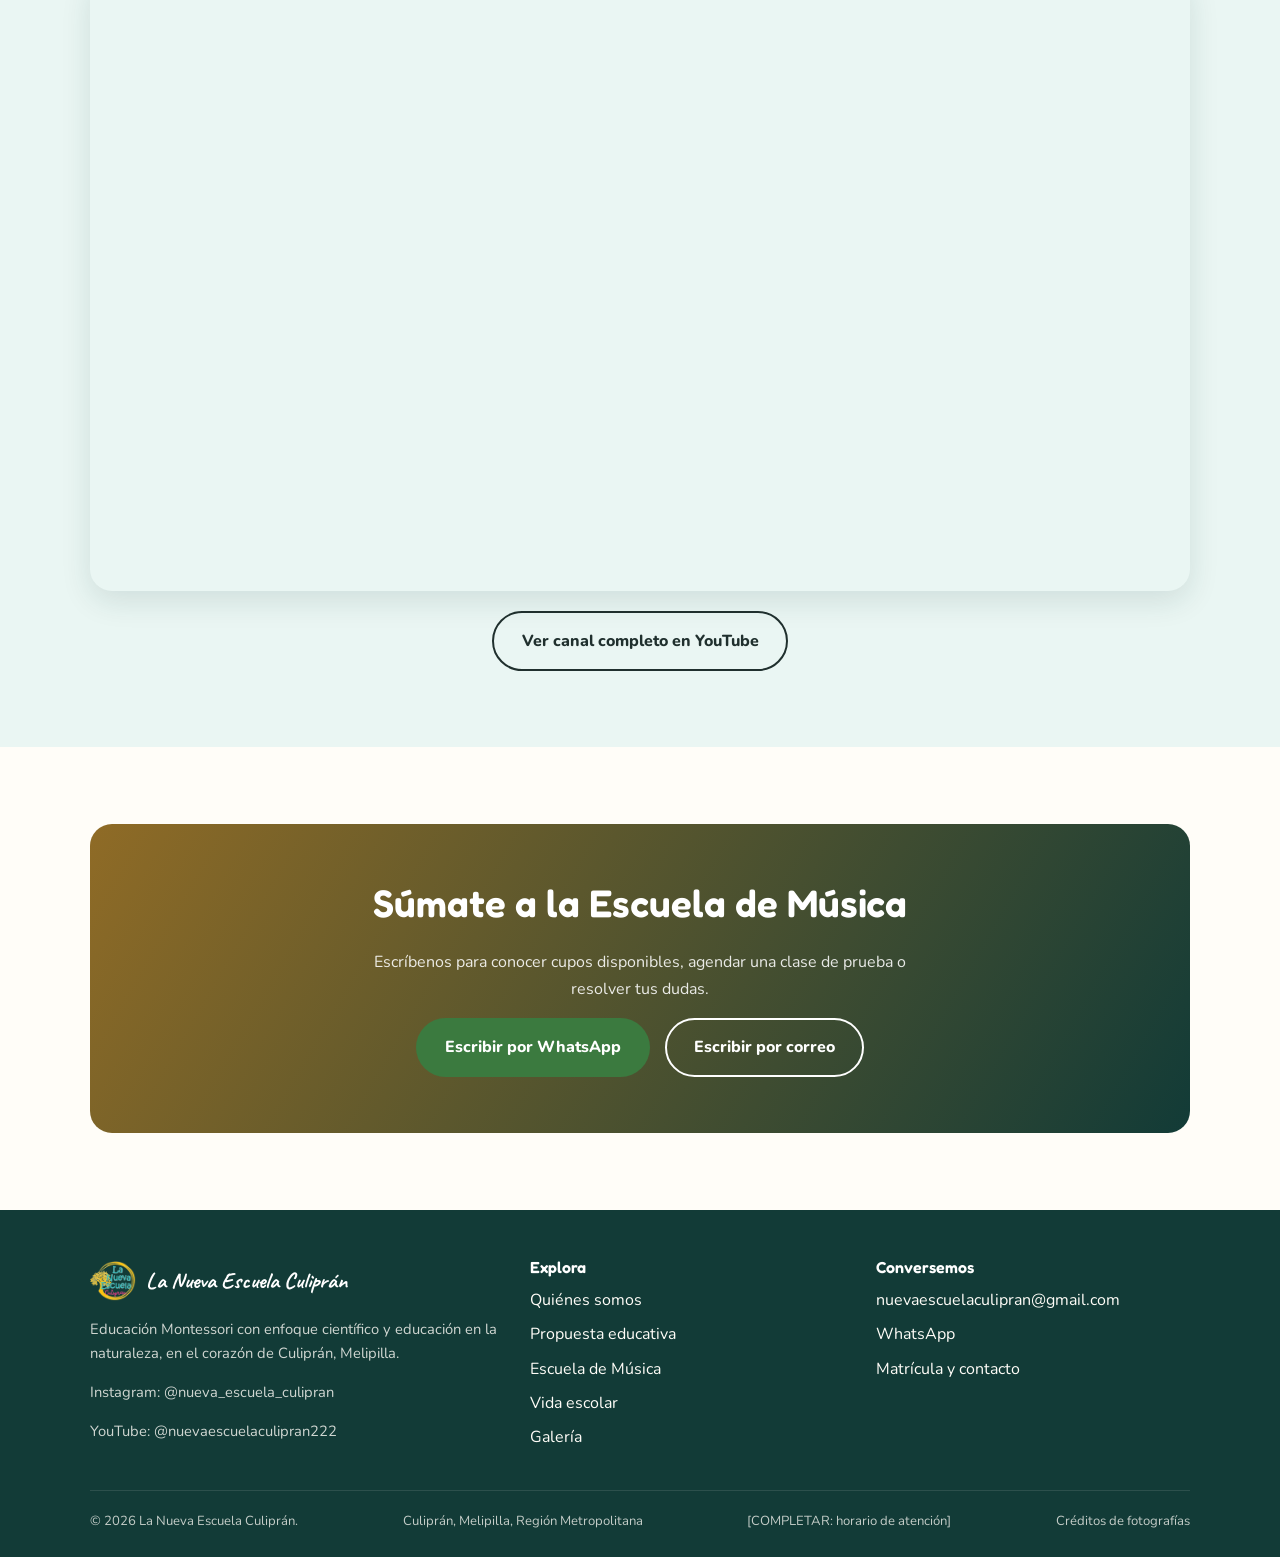
==== commit 265d8f72: "Agrega canal de YouTube: sección "Nuestro disco" y navegación por pastillas - Escuela de Música: nue" ====
--- a/escuela-de-musica.html
+++ b/escuela-de-musica.html
@@ -60,6 +60,17 @@
     </div>
   </section>
 
+  <div class="page-tabs-wrap">
+    <div class="container">
+      <nav class="page-tabs" aria-label="Navegación dentro de esta página">
+        <a href="#talleres">Talleres</a>
+        <a href="#horarios">Horarios</a>
+        <a href="#viernes-magicos">Viernes Mágicos</a>
+        <a href="#disco">Nuestro disco</a>
+      </nav>
+    </div>
+  </div>
+
   <section id="talleres">
     <div class="container">
       <div class="section-intro text-center">
@@ -88,7 +99,7 @@
           <h3>Clases individuales de instrumento</h3>
           <p>Con horario flexible, para avanzar a ritmo personal en el instrumento de tu elección.</p>
         </div>
-        <div class="card">
+        <div class="card" id="viernes-magicos">
           <div class="icon">💃</div>
           <h3>Viernes Mágicos</h3>
           <p>Talleres de danza y artes escénicas, en alianza con otros colectivos culturales de la zona.</p>
@@ -97,7 +108,7 @@
     </div>
   </section>
 
-  <section class="section-alt">
+  <section id="horarios" class="section-alt">
     <div class="container">
       <div class="section-intro text-center">
         <span class="eyebrow">Horarios y valores</span>
@@ -164,7 +175,28 @@
     </div>
   </section>
 
-  <section class="section-alt">
+  <section id="disco" class="section-alt">
+    <div class="container">
+      <div class="section-intro text-center">
+        <span class="eyebrow">Nuestra música</span>
+        <h2>Nuestro disco</h2>
+        <p>La Escuela de Música de Culiprán grabó su propio disco — escúchalo aquí.</p>
+      </div>
+      <div class="video-embed">
+        <iframe
+          src="https://www.youtube.com/embed/videoseries?list=UUYfD4Zwe14Ynvu9-grk_3nQ"
+          title="Videos de La Nueva Escuela Culiprán en YouTube"
+          loading="lazy"
+          allowfullscreen>
+        </iframe>
+      </div>
+      <div class="text-center" style="margin-top:1.25rem;">
+        <a href="https://www.youtube.com/@nuevaescuelaculipran222" target="_blank" rel="noopener" class="btn btn-secondary">Ver canal completo en YouTube</a>
+      </div>
+    </div>
+  </section>
+
+  <section>
     <div class="container">
       <div class="cta-band" style="background: linear-gradient(120deg, var(--dorado-fuerte), var(--tinta));">
         <h2>Súmate a la Escuela de Música</h2>
@@ -191,6 +223,7 @@
         </div>
         <p class="footer-note">Educación Montessori con enfoque científico y educación en la naturaleza, en el corazón de Culiprán, Melipilla.</p>
         <p class="footer-note">Instagram: <a href="https://instagram.com/nueva_escuela_culipran" target="_blank" rel="noopener">@nueva_escuela_culipran</a></p>
+        <p class="footer-note">YouTube: <a href="https://www.youtube.com/@nuevaescuelaculipran222" target="_blank" rel="noopener">@nuevaescuelaculipran222</a></p>
       </div>
       <div>
         <h4>Explora</h4>
--- a/css/styles.css
+++ b/css/styles.css
@@ -586,6 +586,56 @@
 @media (min-width: 700px){
   .map-embed{ aspect-ratio: 16 / 9; }
 }
+
+.video-embed{
+  position: relative;
+  width: 100%;
+  aspect-ratio: 16 / 9;
+  border-radius: var(--radio);
+  overflow: hidden;
+  box-shadow: var(--sombra);
+}
+.video-embed iframe{
+  position: absolute;
+  inset: 0;
+  width: 100%;
+  height: 100%;
+  border: 0;
+  display: block;
+}
+
+/* ---------- pastillas de navegación interna (dentro de una página) ---------- */
+.page-tabs-wrap{
+  padding: 0.85rem 0;
+  background: var(--crema);
+  border-bottom: 1px solid var(--crema-suave);
+}
+.page-tabs{
+  display: flex;
+  gap: 0.6rem;
+  overflow-x: auto;
+  scrollbar-width: none;
+}
+.page-tabs::-webkit-scrollbar{ display: none; }
+.page-tabs a{
+  flex-shrink: 0;
+  white-space: nowrap;
+  font-weight: 700;
+  font-size: 0.85rem;
+  padding: 0.5em 1.1em;
+  border-radius: 999px;
+  background: var(--crema-suave);
+  color: var(--texto);
+  text-decoration: none;
+  transition: background 0.15s ease, color 0.15s ease;
+}
+.page-tabs a:hover{
+  background: color-mix(in srgb, var(--acento) 18%, transparent);
+  color: var(--acento);
+}
+
+/* margen para que el header sticky (96px) no tape las secciones ancladas */
+#talleres, #horarios, #viernes-magicos, #disco{ scroll-margin-top: 112px; }
 @media (min-width: 800px){
   .contact-grid{ grid-template-columns: 1fr 1fr; }
 }
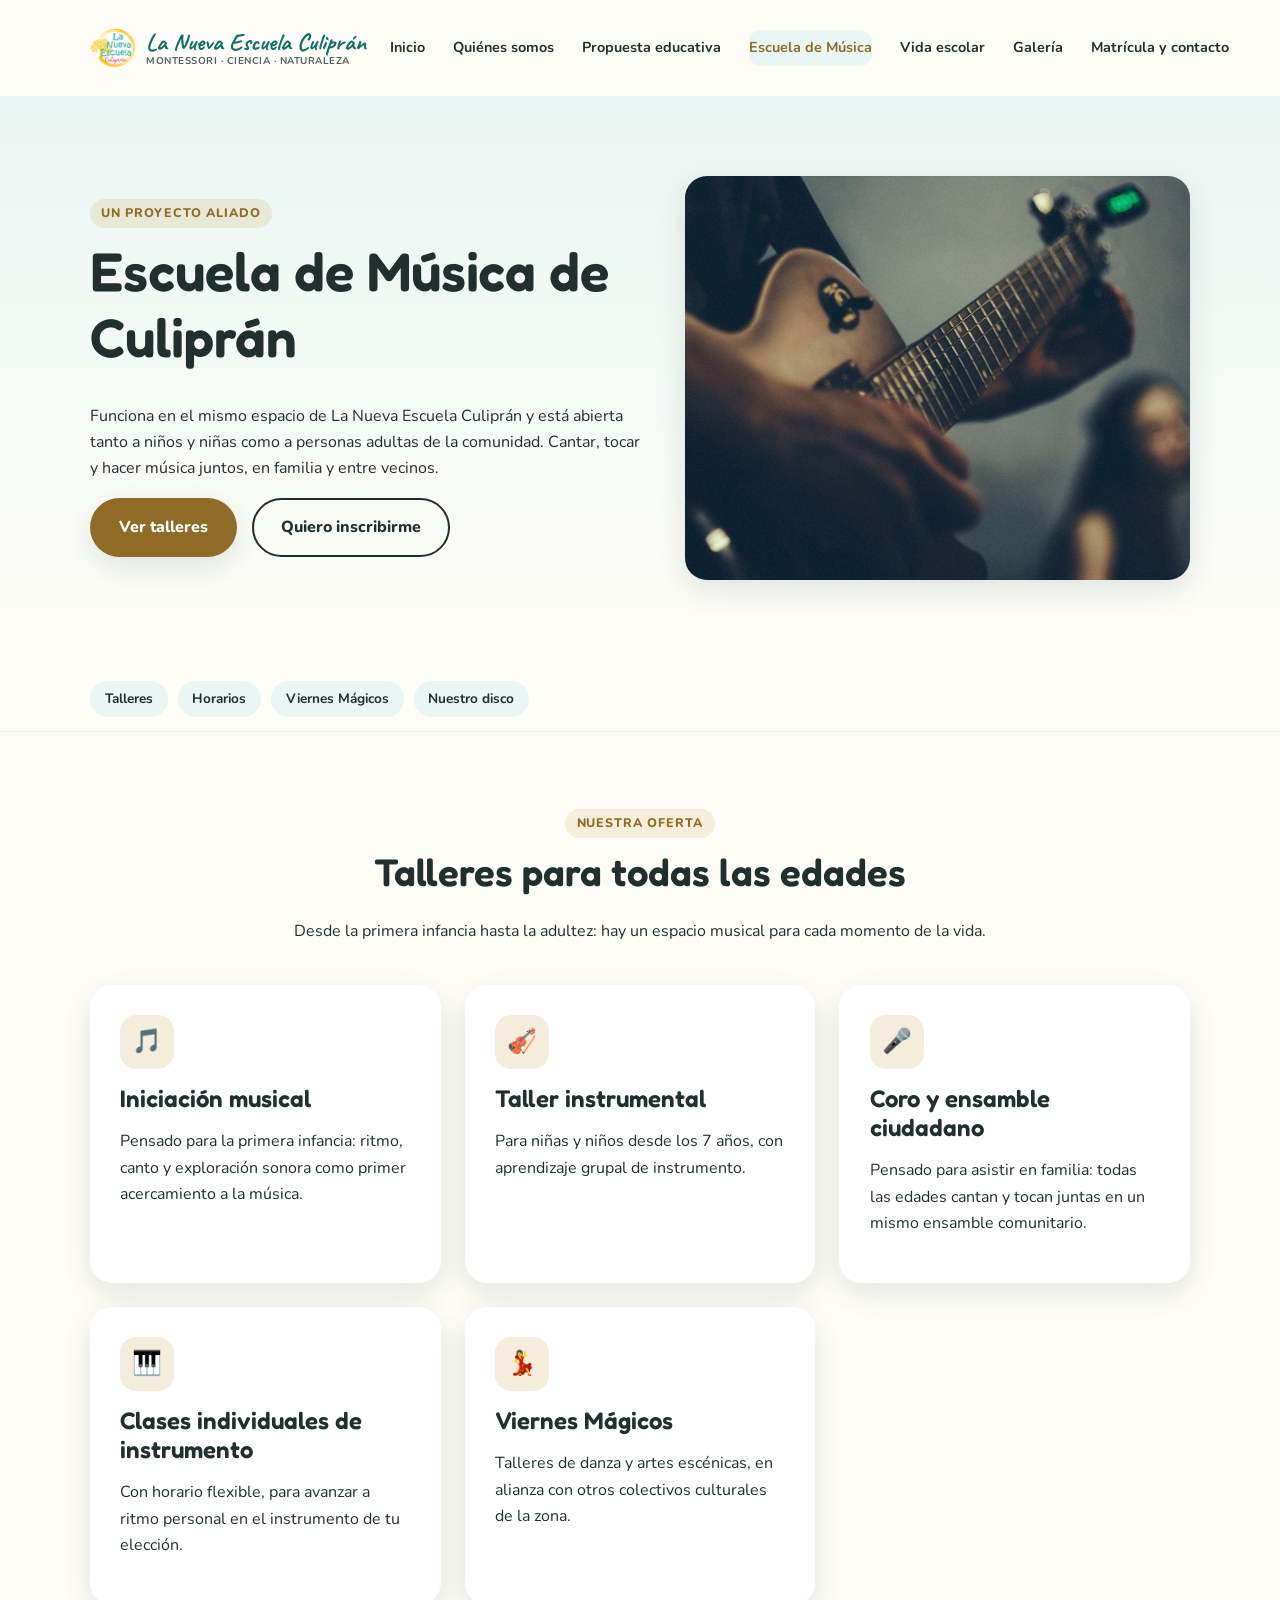
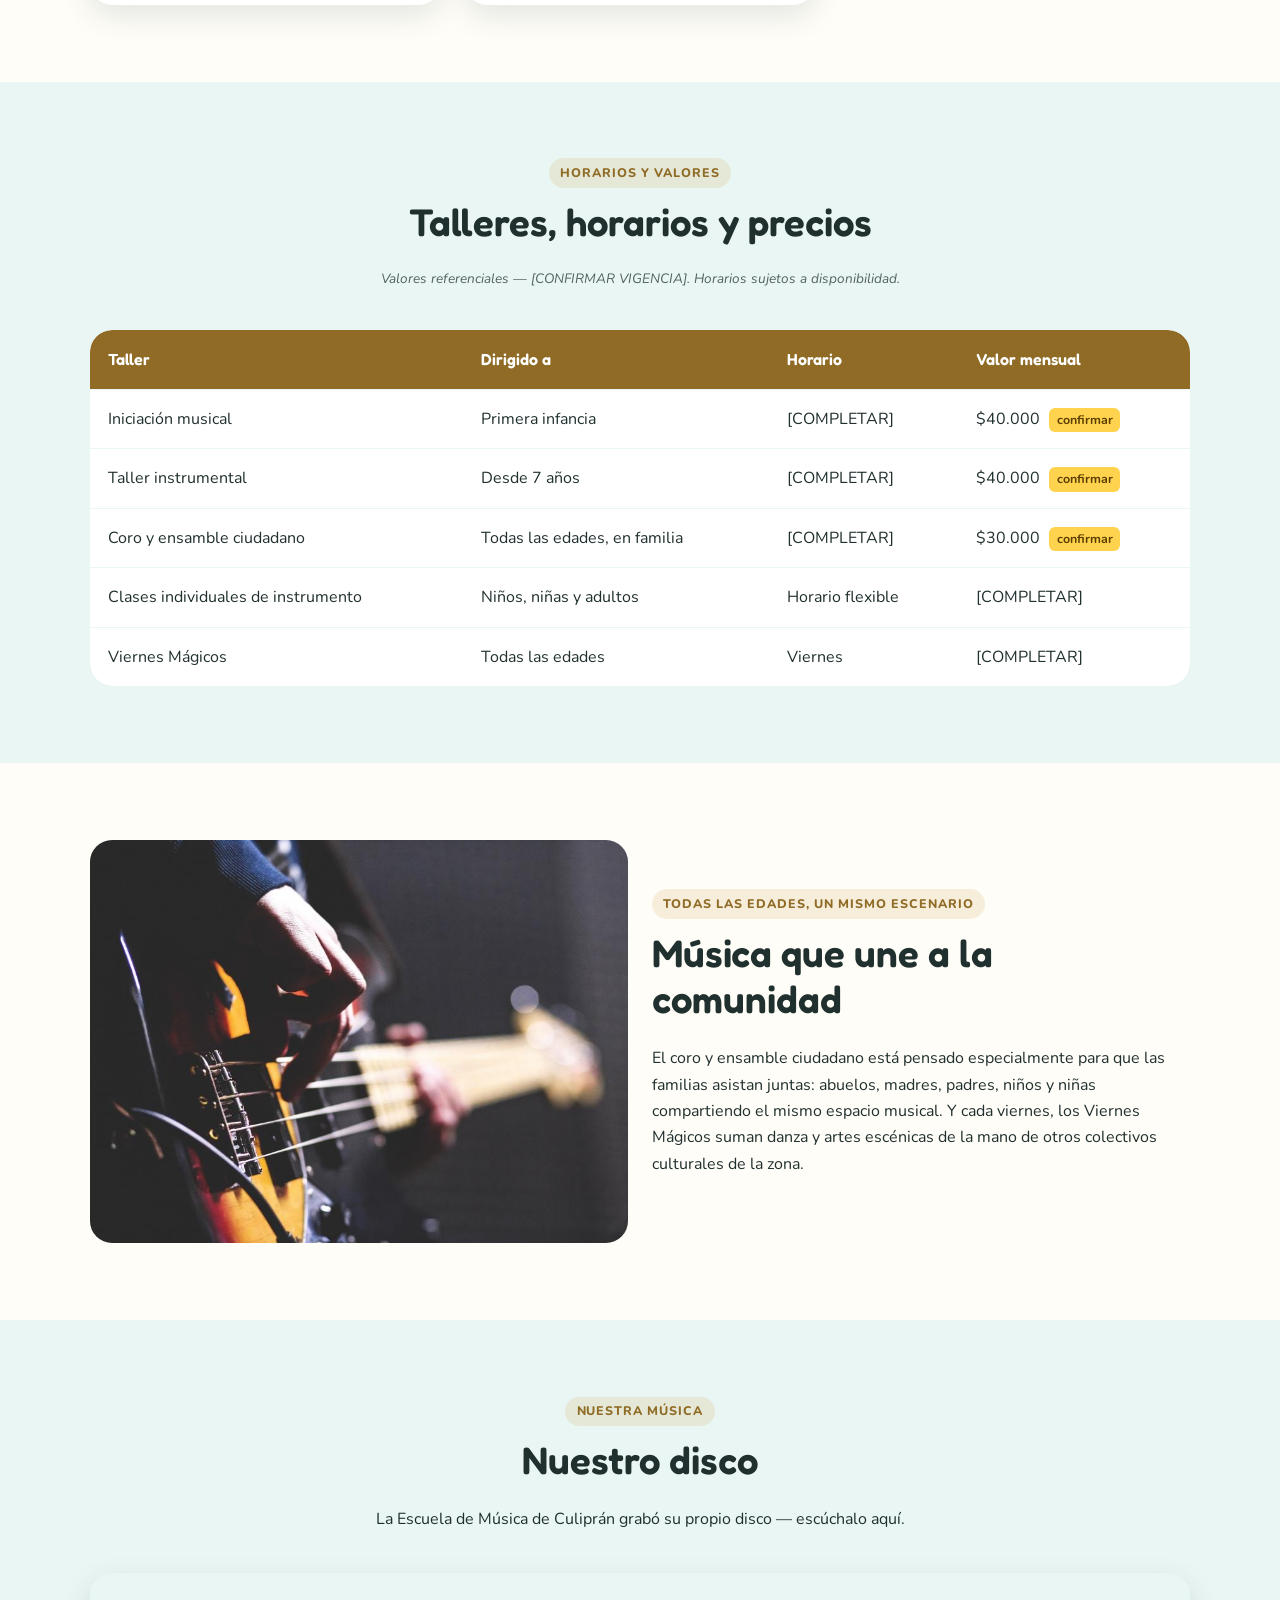
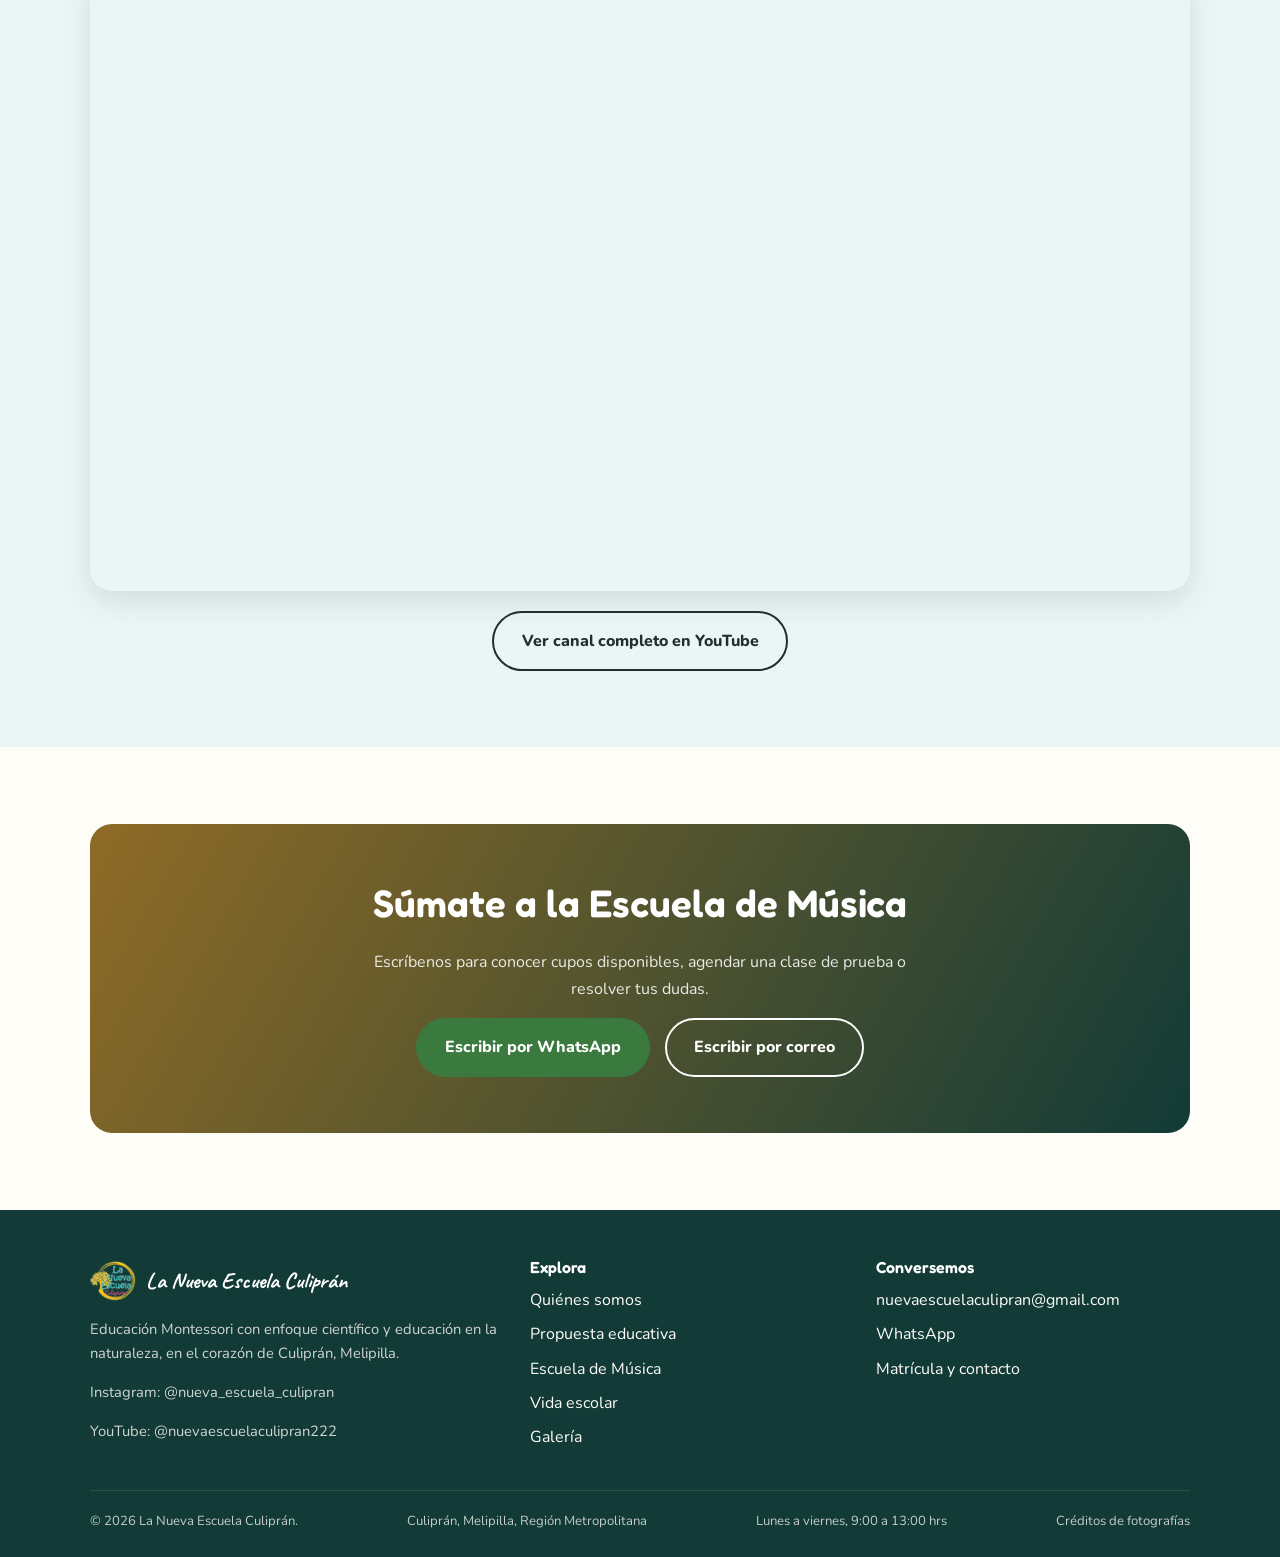
==== commit 43a3e980: "Update footer with business hours" ====
--- a/escuela-de-musica.html
+++ b/escuela-de-musica.html
@@ -247,7 +247,7 @@
     <div class="footer-bottom">
       <span>&copy; 2026 La Nueva Escuela Culiprán.</span>
       <span>Culiprán, Melipilla, Región Metropolitana</span>
-      <span>[COMPLETAR: horario de atención]</span>
+      <span>Lunes a viernes, 9:00 a 13:00 hrs</span>
       <a href="galeria.html#creditos">Créditos de fotografías</a>
     </div>
   </div>
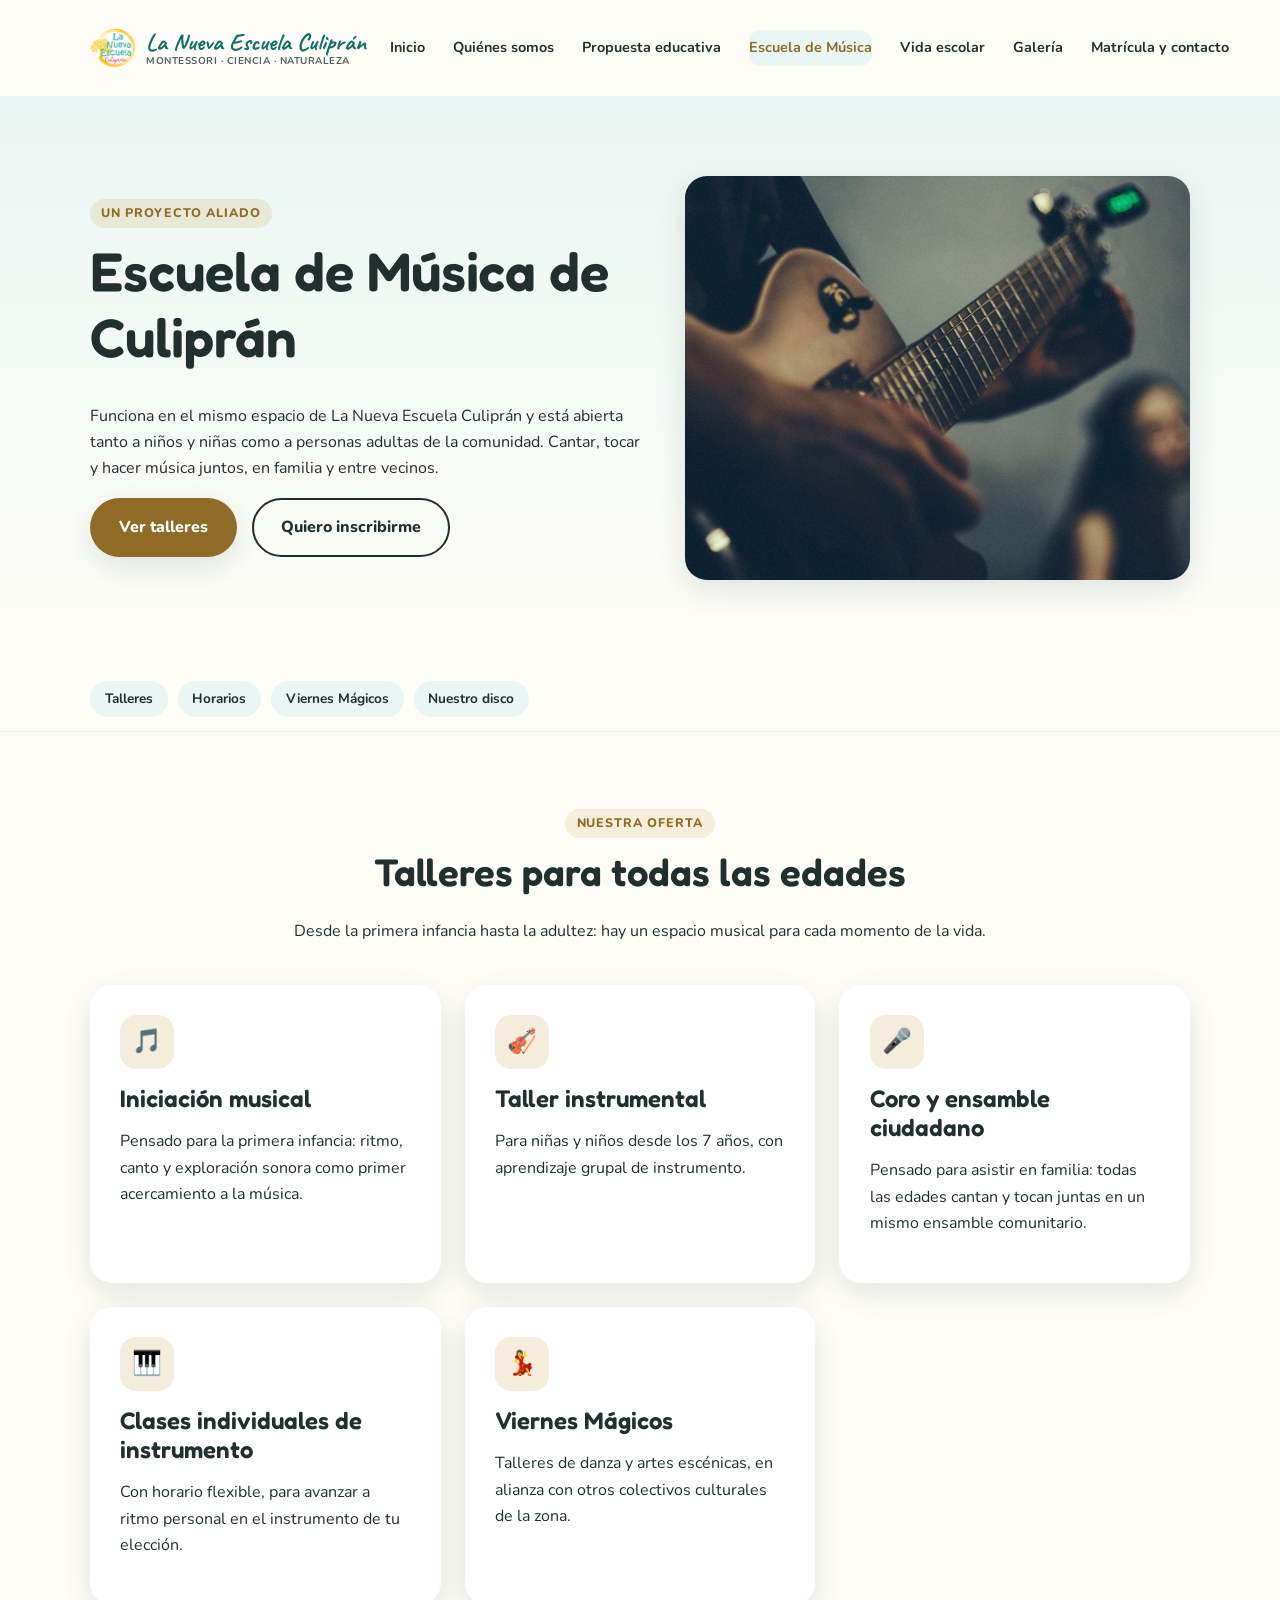
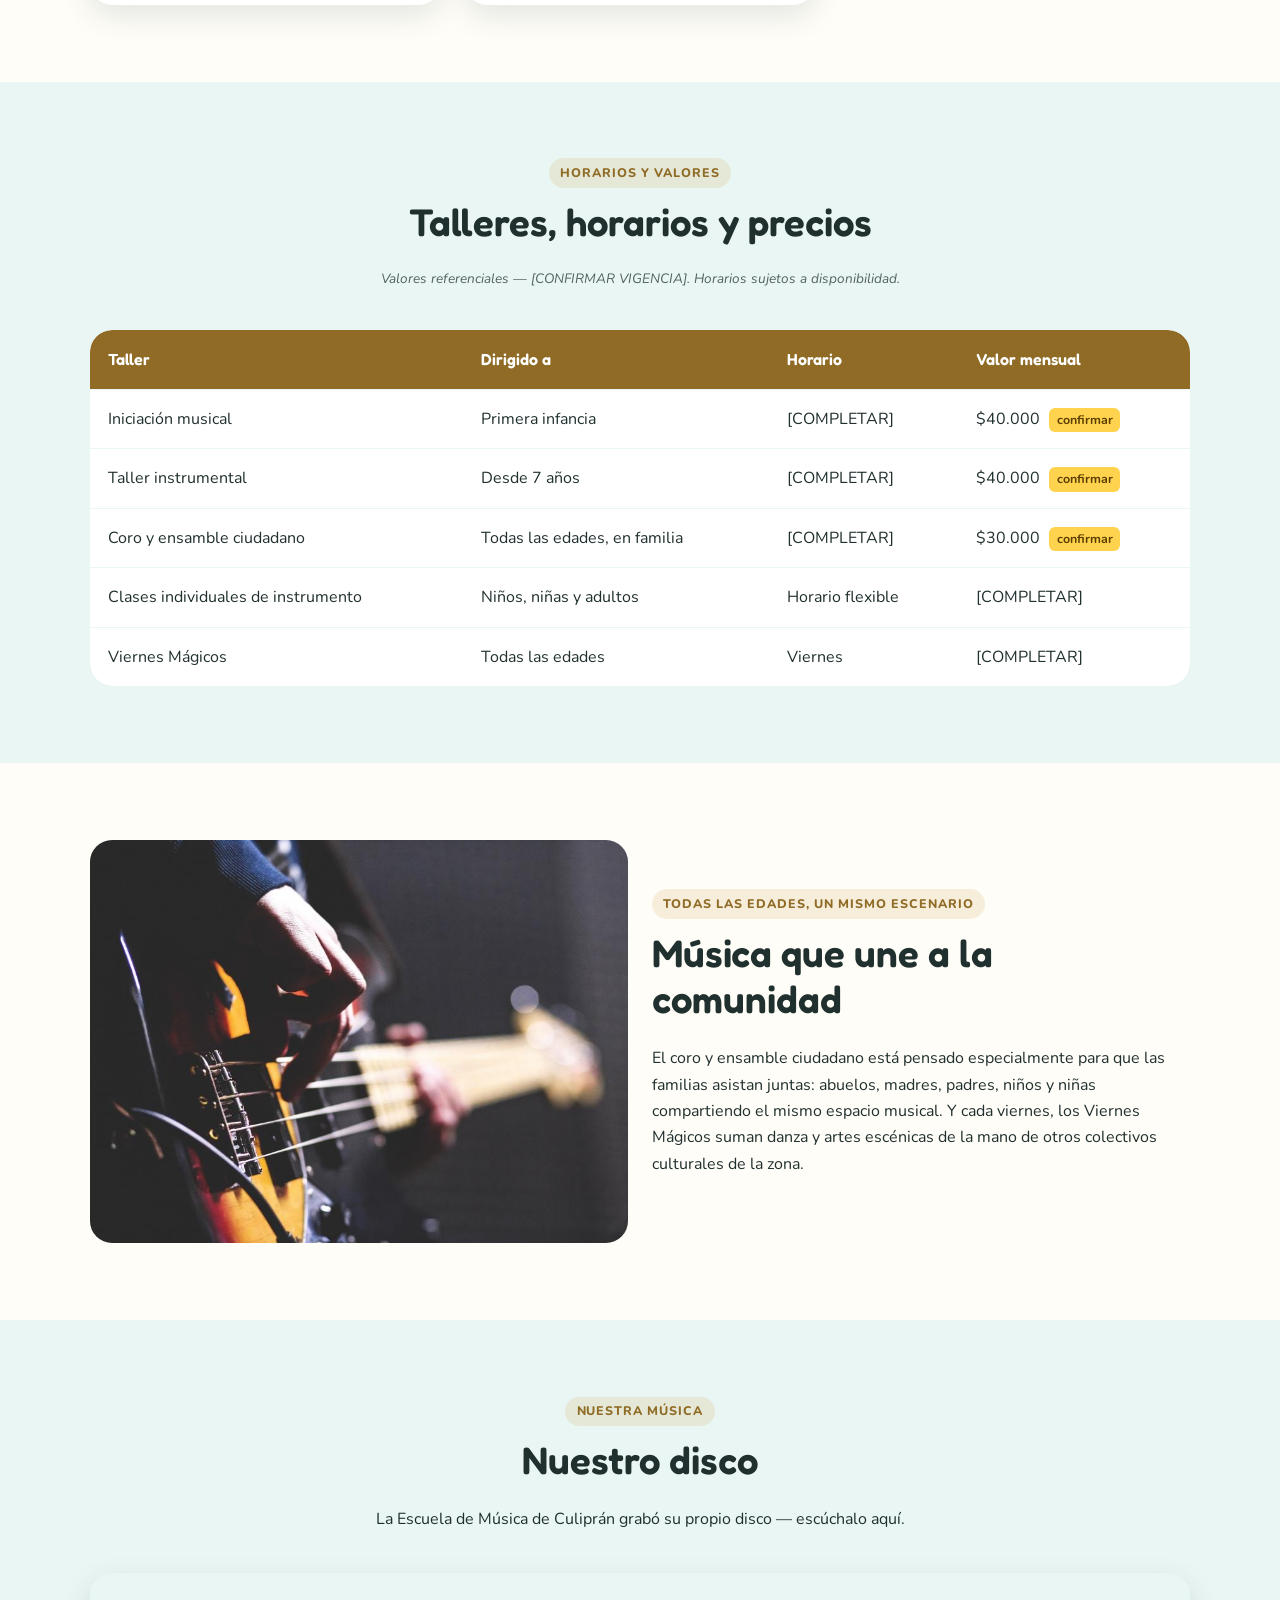
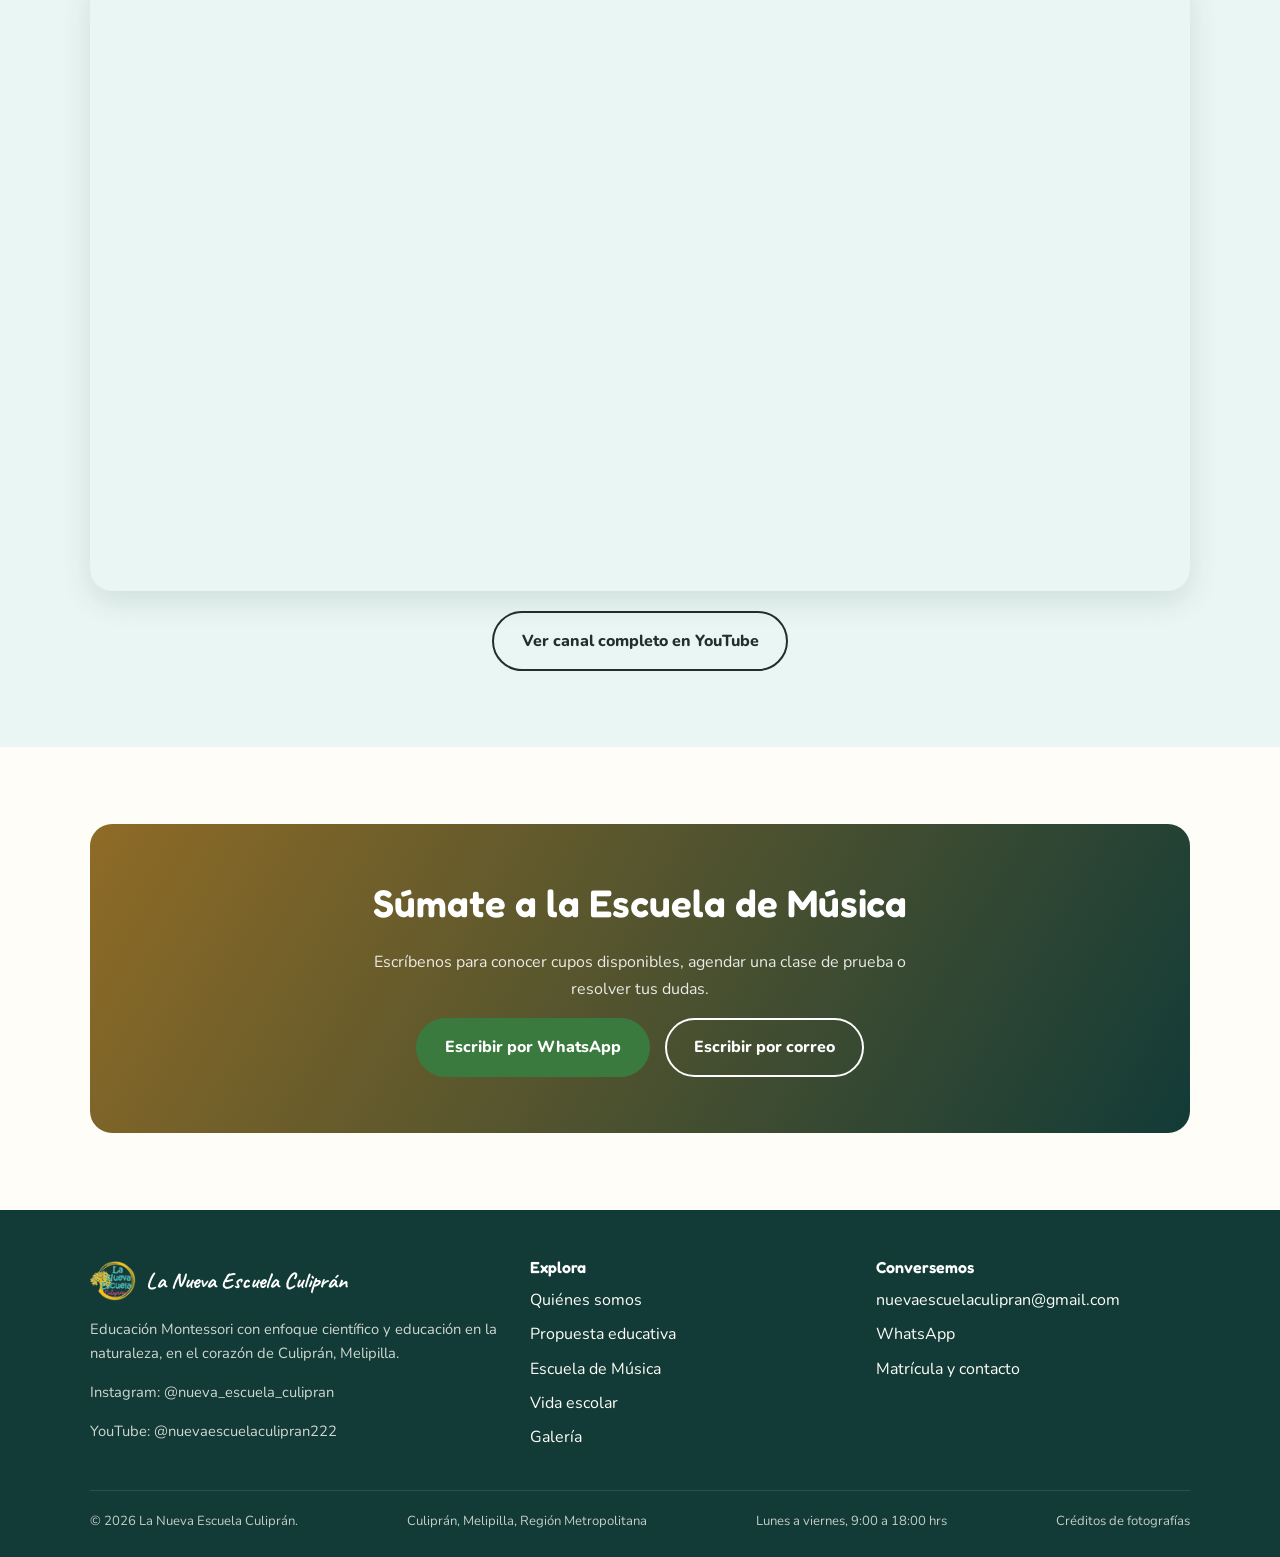
==== commit 5c4abaac: "SEO técnico sitemap, robots, Open Graph, canonical, JSON-LD y FAQ" ====
--- a/escuela-de-musica.html
+++ b/escuela-de-musica.html
@@ -9,6 +9,15 @@
 <link rel="apple-touch-icon" href="assets/images/logo/apple-touch-icon.png">
 <title>Escuela de Música de Culiprán | La Nueva Escuela Culiprán</title>
 <meta name="description" content="La Escuela de Música de Culiprán ofrece talleres de iniciación musical, instrumento, coro y ensamble ciudadano para niños, niñas y adultos de la comunidad.">
+<link rel="canonical" href="https://fundacionlanuevaescuela.cl/escuela-de-musica.html">
+<meta property="og:type" content="website">
+<meta property="og:locale" content="es_CL">
+<meta property="og:site_name" content="La Nueva Escuela Culiprán">
+<meta property="og:title" content="Escuela de Música de Culiprán | La Nueva Escuela Culiprán">
+<meta property="og:description" content="La Escuela de Música de Culiprán ofrece talleres de iniciación musical, instrumento, coro y ensamble ciudadano para niños, niñas y adultos de la comunidad.">
+<meta property="og:url" content="https://fundacionlanuevaescuela.cl/escuela-de-musica.html">
+<meta property="og:image" content="https://fundacionlanuevaescuela.cl/assets/images/stock/musica-guitarra.jpg">
+<meta name="twitter:card" content="summary_large_image">
 <link rel="stylesheet" href="css/styles.css">
 </head>
 <body class="pagina-musica">
@@ -247,7 +256,7 @@
     <div class="footer-bottom">
       <span>&copy; 2026 La Nueva Escuela Culiprán.</span>
       <span>Culiprán, Melipilla, Región Metropolitana</span>
-      <span>Lunes a viernes, 9:00 a 13:00 hrs</span>
+      <span>Lunes a viernes, 9:00 a 18:00 hrs</span>
       <a href="galeria.html#creditos">Créditos de fotografías</a>
     </div>
   </div>
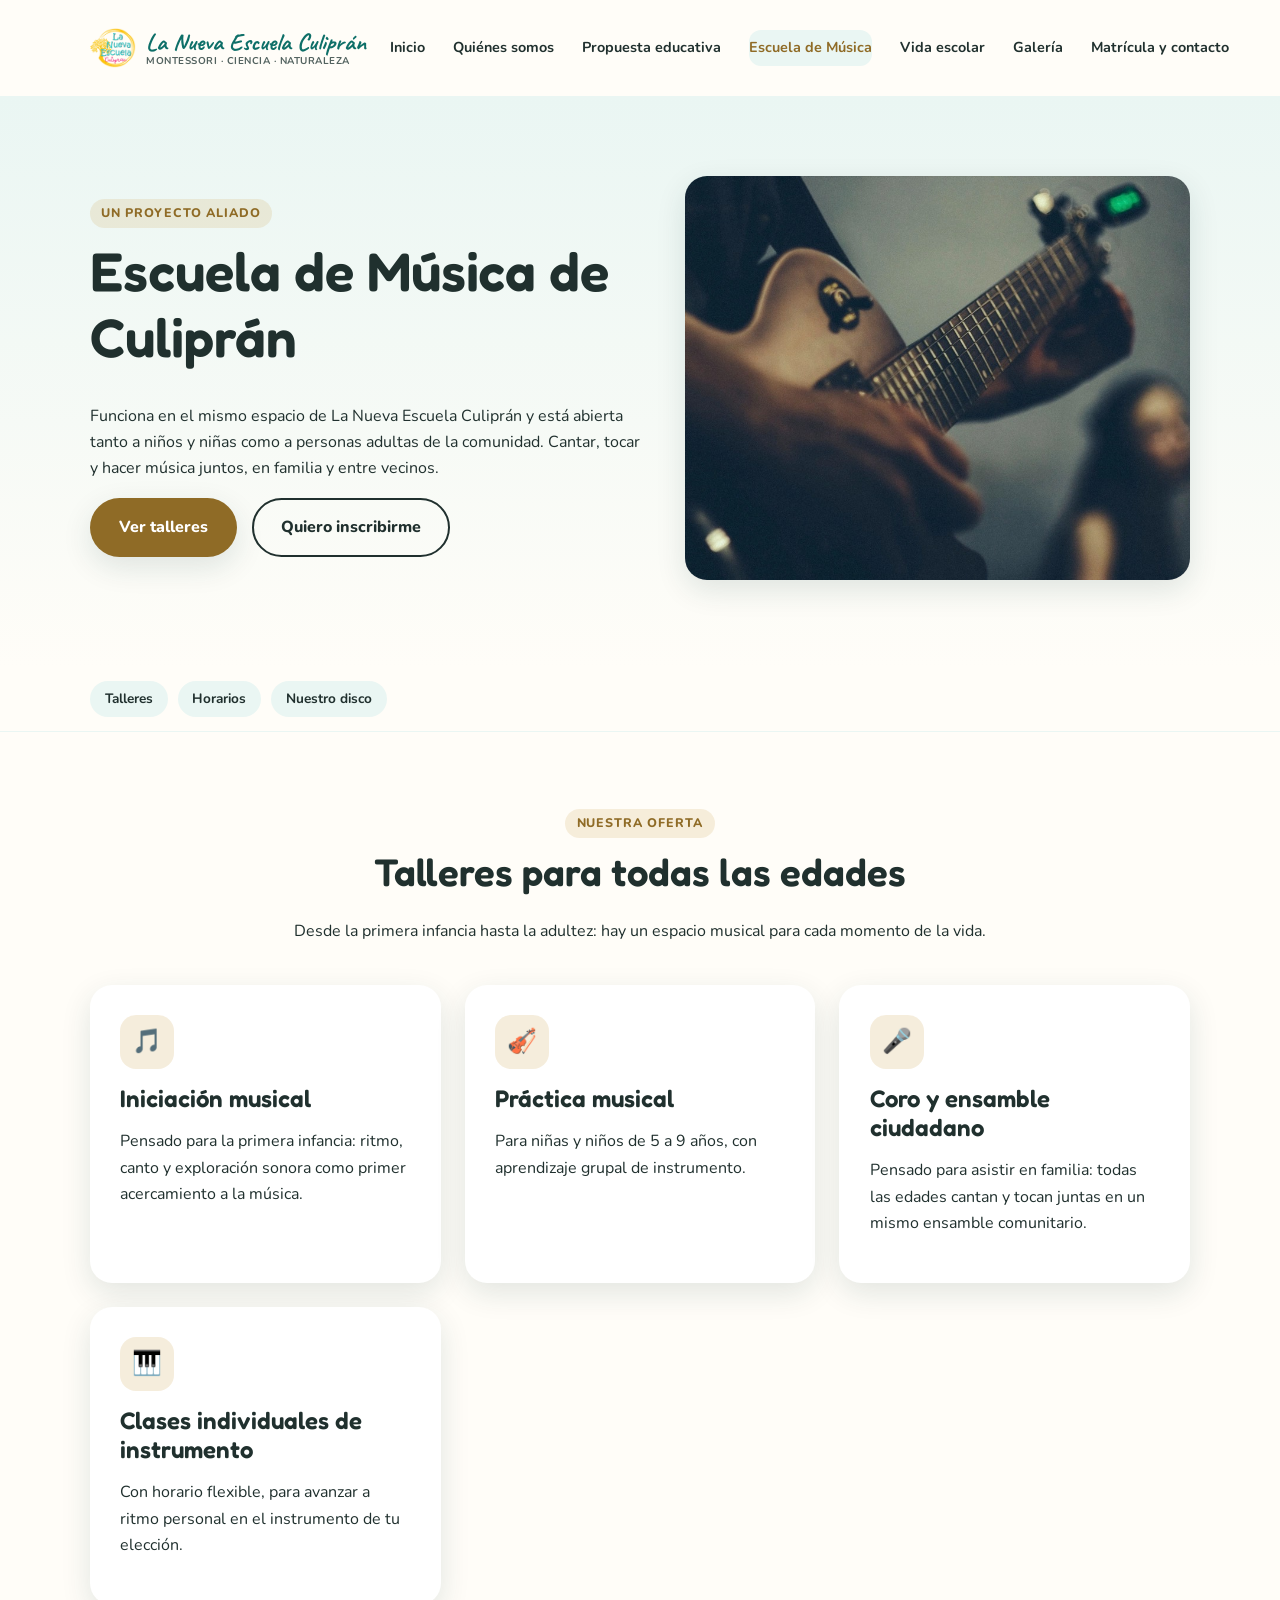
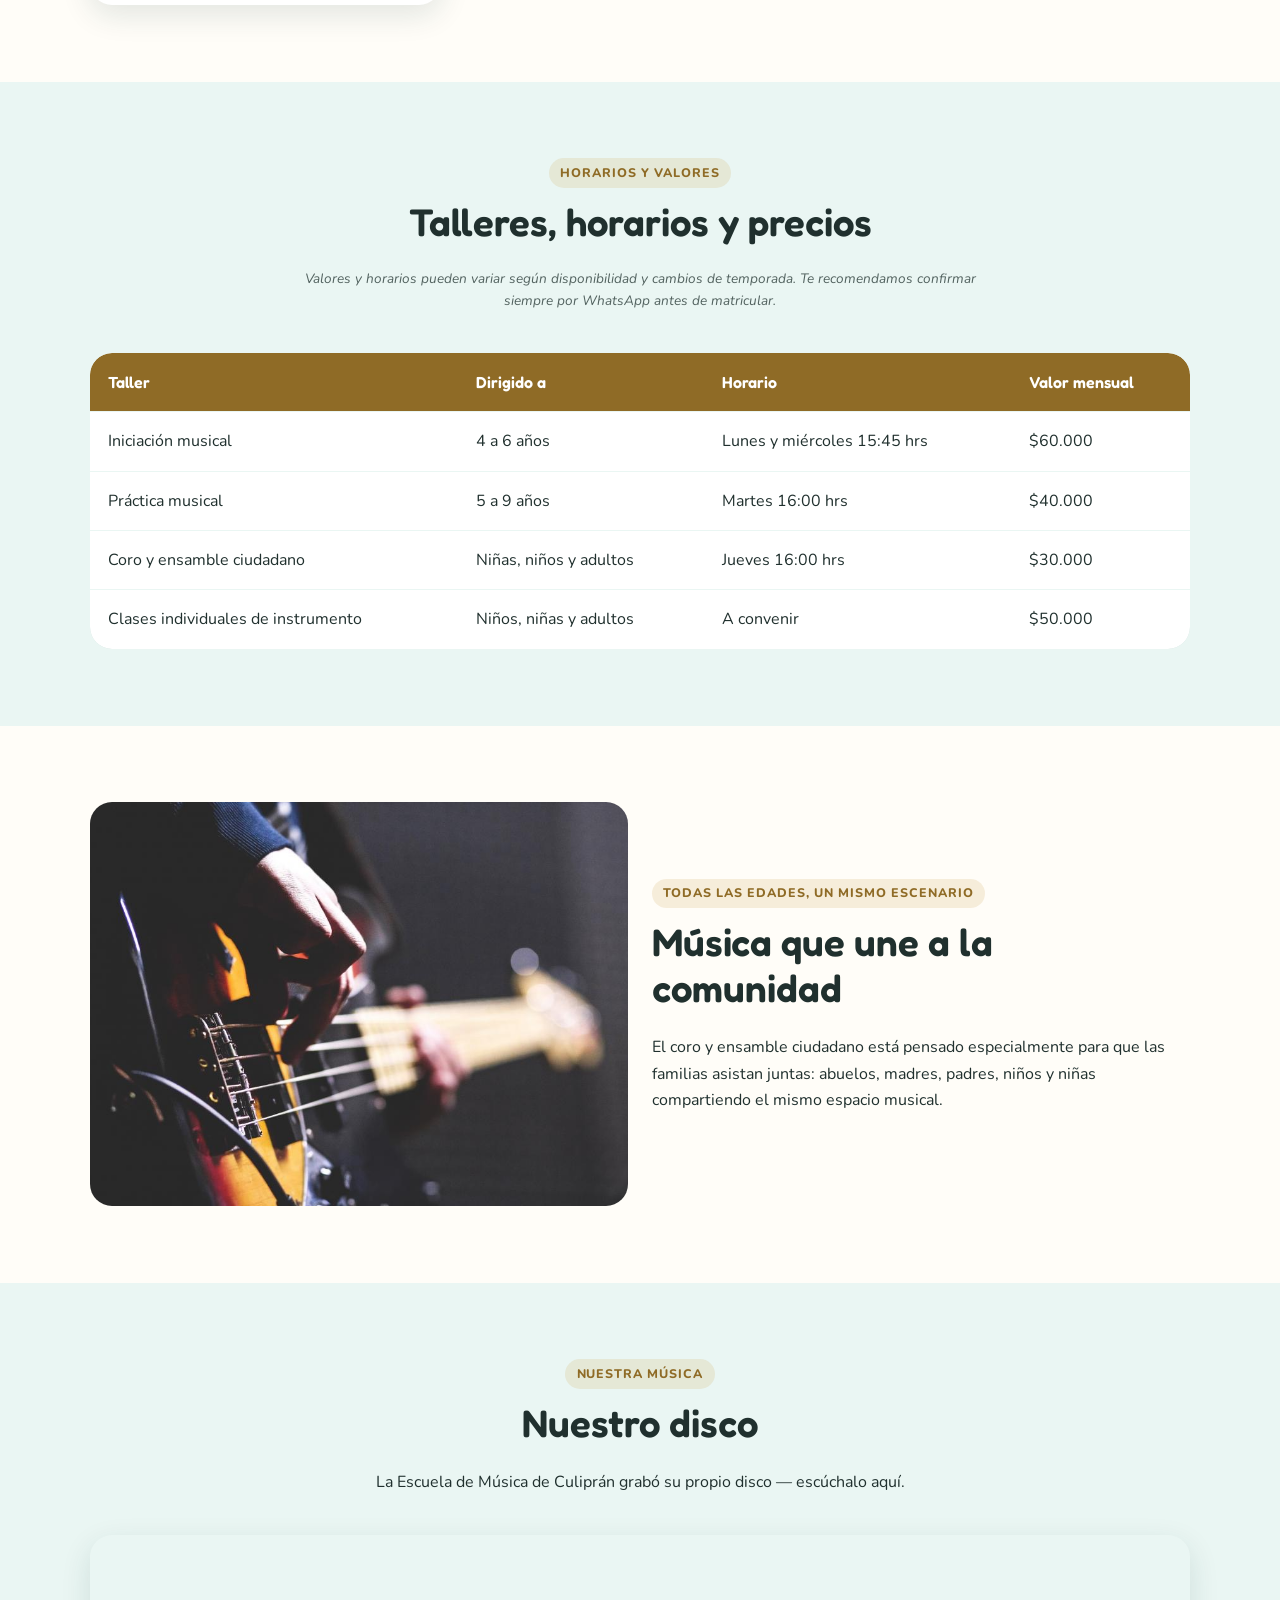
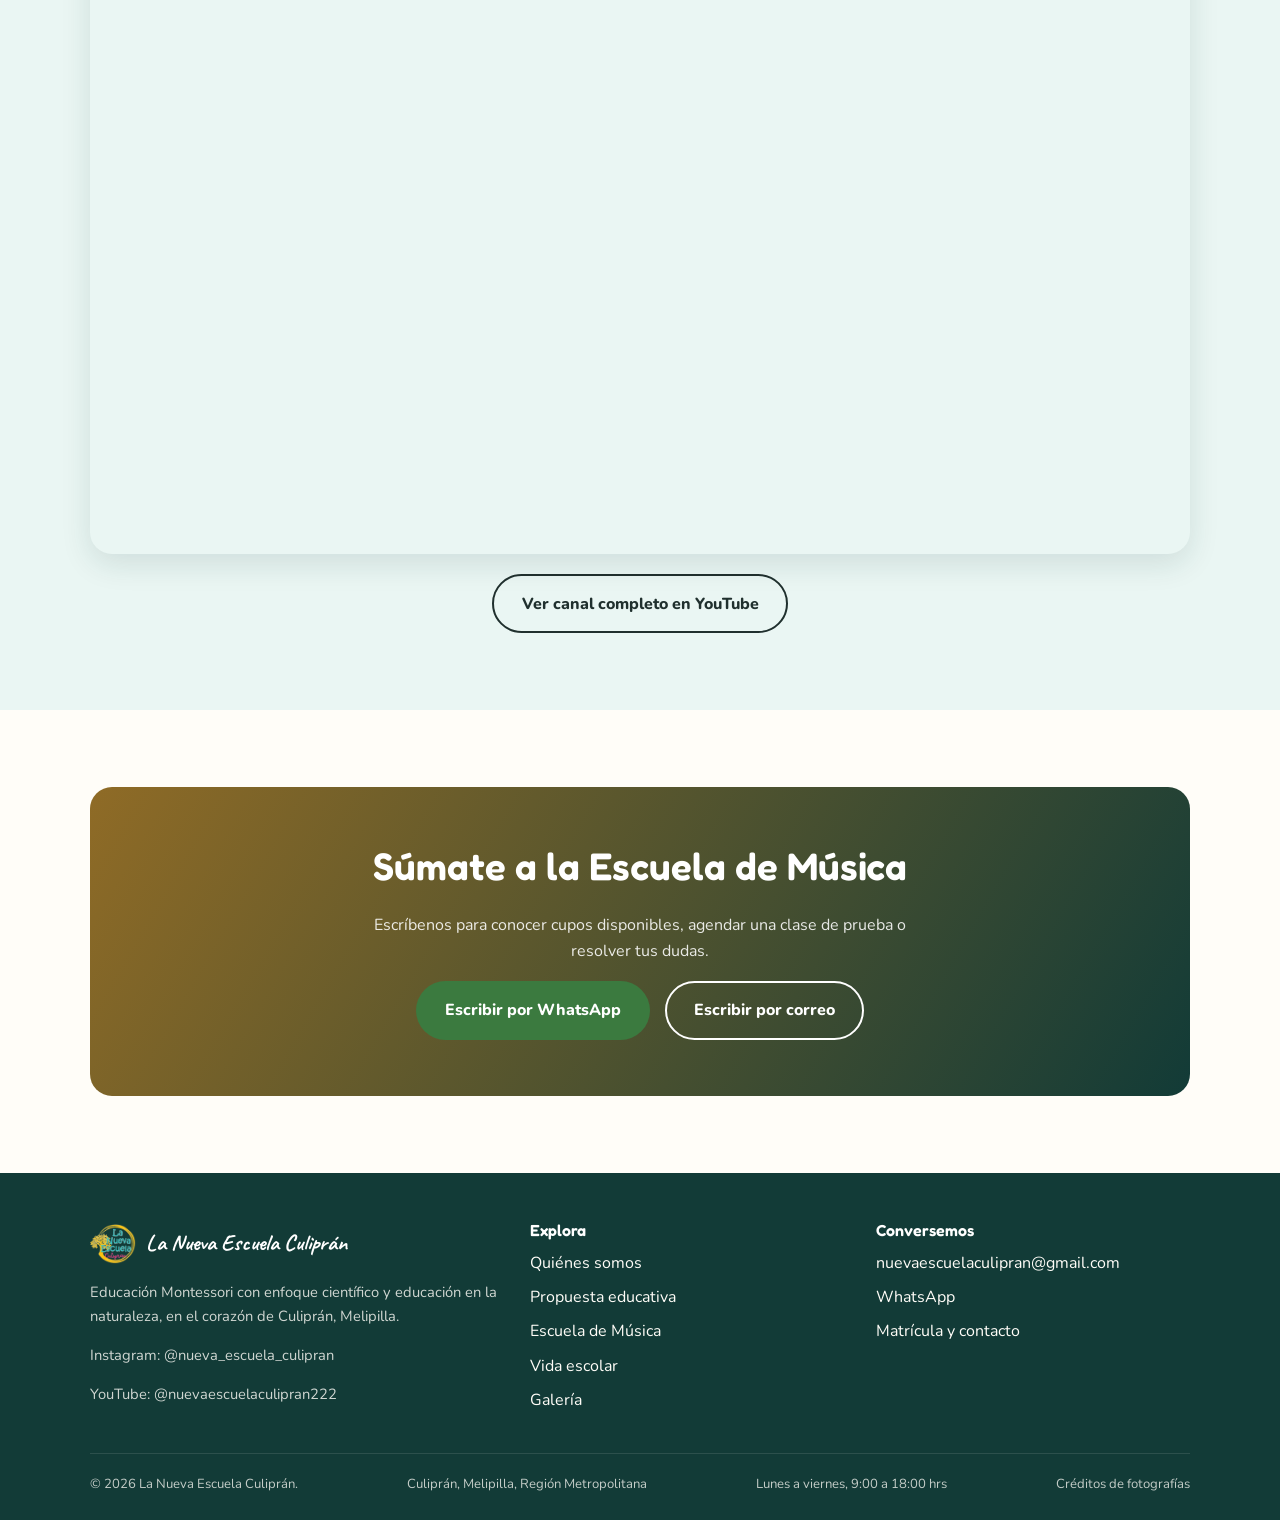
==== commit f9ff5f9f: "Add files via upload Corrección datos Escuela de Música" ====
--- a/escuela-de-musica.html
+++ b/escuela-de-musica.html
@@ -74,7 +74,6 @@
       <nav class="page-tabs" aria-label="Navegación dentro de esta página">
         <a href="#talleres">Talleres</a>
         <a href="#horarios">Horarios</a>
-        <a href="#viernes-magicos">Viernes Mágicos</a>
         <a href="#disco">Nuestro disco</a>
       </nav>
     </div>
@@ -95,8 +94,8 @@
         </div>
         <div class="card">
           <div class="icon">🎻</div>
-          <h3>Taller instrumental</h3>
-          <p>Para niñas y niños desde los 7 años, con aprendizaje grupal de instrumento.</p>
+          <h3>Práctica musical</h3>
+          <p>Para niñas y niños de 5 a 9 años, con aprendizaje grupal de instrumento.</p>
         </div>
         <div class="card">
           <div class="icon">🎤</div>
@@ -108,11 +107,6 @@
           <h3>Clases individuales de instrumento</h3>
           <p>Con horario flexible, para avanzar a ritmo personal en el instrumento de tu elección.</p>
         </div>
-        <div class="card" id="viernes-magicos">
-          <div class="icon">💃</div>
-          <h3>Viernes Mágicos</h3>
-          <p>Talleres de danza y artes escénicas, en alianza con otros colectivos culturales de la zona.</p>
-        </div>
       </div>
     </div>
   </section>
@@ -122,7 +116,7 @@
       <div class="section-intro text-center">
         <span class="eyebrow">Horarios y valores</span>
         <h2>Talleres, horarios y precios</h2>
-        <p class="price-note">Valores referenciales — [CONFIRMAR VIGENCIA]. Horarios sujetos a disponibilidad.</p>
+        <p class="price-note">Valores y horarios pueden variar según disponibilidad y cambios de temporada. Te recomendamos confirmar siempre por WhatsApp antes de matricular.</p>
       </div>
       <div class="table-scroll">
         <table class="price-table">
@@ -137,33 +131,27 @@
           <tbody>
             <tr>
               <td>Iniciación musical</td>
-              <td>Primera infancia</td>
-              <td>[COMPLETAR]</td>
-              <td>$40.000 <span class="placeholder-tag">confirmar</span></td>
-            </tr>
-            <tr>
-              <td>Taller instrumental</td>
-              <td>Desde 7 años</td>
-              <td>[COMPLETAR]</td>
-              <td>$40.000 <span class="placeholder-tag">confirmar</span></td>
+              <td>4 a 6 años</td>
+              <td>Lunes y miércoles 15:45 hrs</td>
+              <td>$60.000</td>
+            </tr>
+            <tr>
+              <td>Práctica musical</td>
+              <td>5 a 9 años</td>
+              <td>Martes 16:00 hrs</td>
+              <td>$40.000</td>
             </tr>
             <tr>
               <td>Coro y ensamble ciudadano</td>
-              <td>Todas las edades, en familia</td>
-              <td>[COMPLETAR]</td>
-              <td>$30.000 <span class="placeholder-tag">confirmar</span></td>
+              <td>Niñas, niños y adultos</td>
+              <td>Jueves 16:00 hrs</td>
+              <td>$30.000</td>
             </tr>
             <tr>
               <td>Clases individuales de instrumento</td>
               <td>Niños, niñas y adultos</td>
-              <td>Horario flexible</td>
-              <td>[COMPLETAR]</td>
-            </tr>
-            <tr>
-              <td>Viernes Mágicos</td>
-              <td>Todas las edades</td>
-              <td>Viernes</td>
-              <td>[COMPLETAR]</td>
+              <td>A convenir</td>
+              <td>$50.000</td>
             </tr>
           </tbody>
         </table>
@@ -178,7 +166,7 @@
         <div>
           <span class="eyebrow">Todas las edades, un mismo escenario</span>
           <h2>Música que une a la comunidad</h2>
-          <p>El coro y ensamble ciudadano está pensado especialmente para que las familias asistan juntas: abuelos, madres, padres, niños y niñas compartiendo el mismo espacio musical. Y cada viernes, los Viernes Mágicos suman danza y artes escénicas de la mano de otros colectivos culturales de la zona.</p>
+          <p>El coro y ensamble ciudadano está pensado especialmente para que las familias asistan juntas: abuelos, madres, padres, niños y niñas compartiendo el mismo espacio musical.</p>
         </div>
       </div>
     </div>
